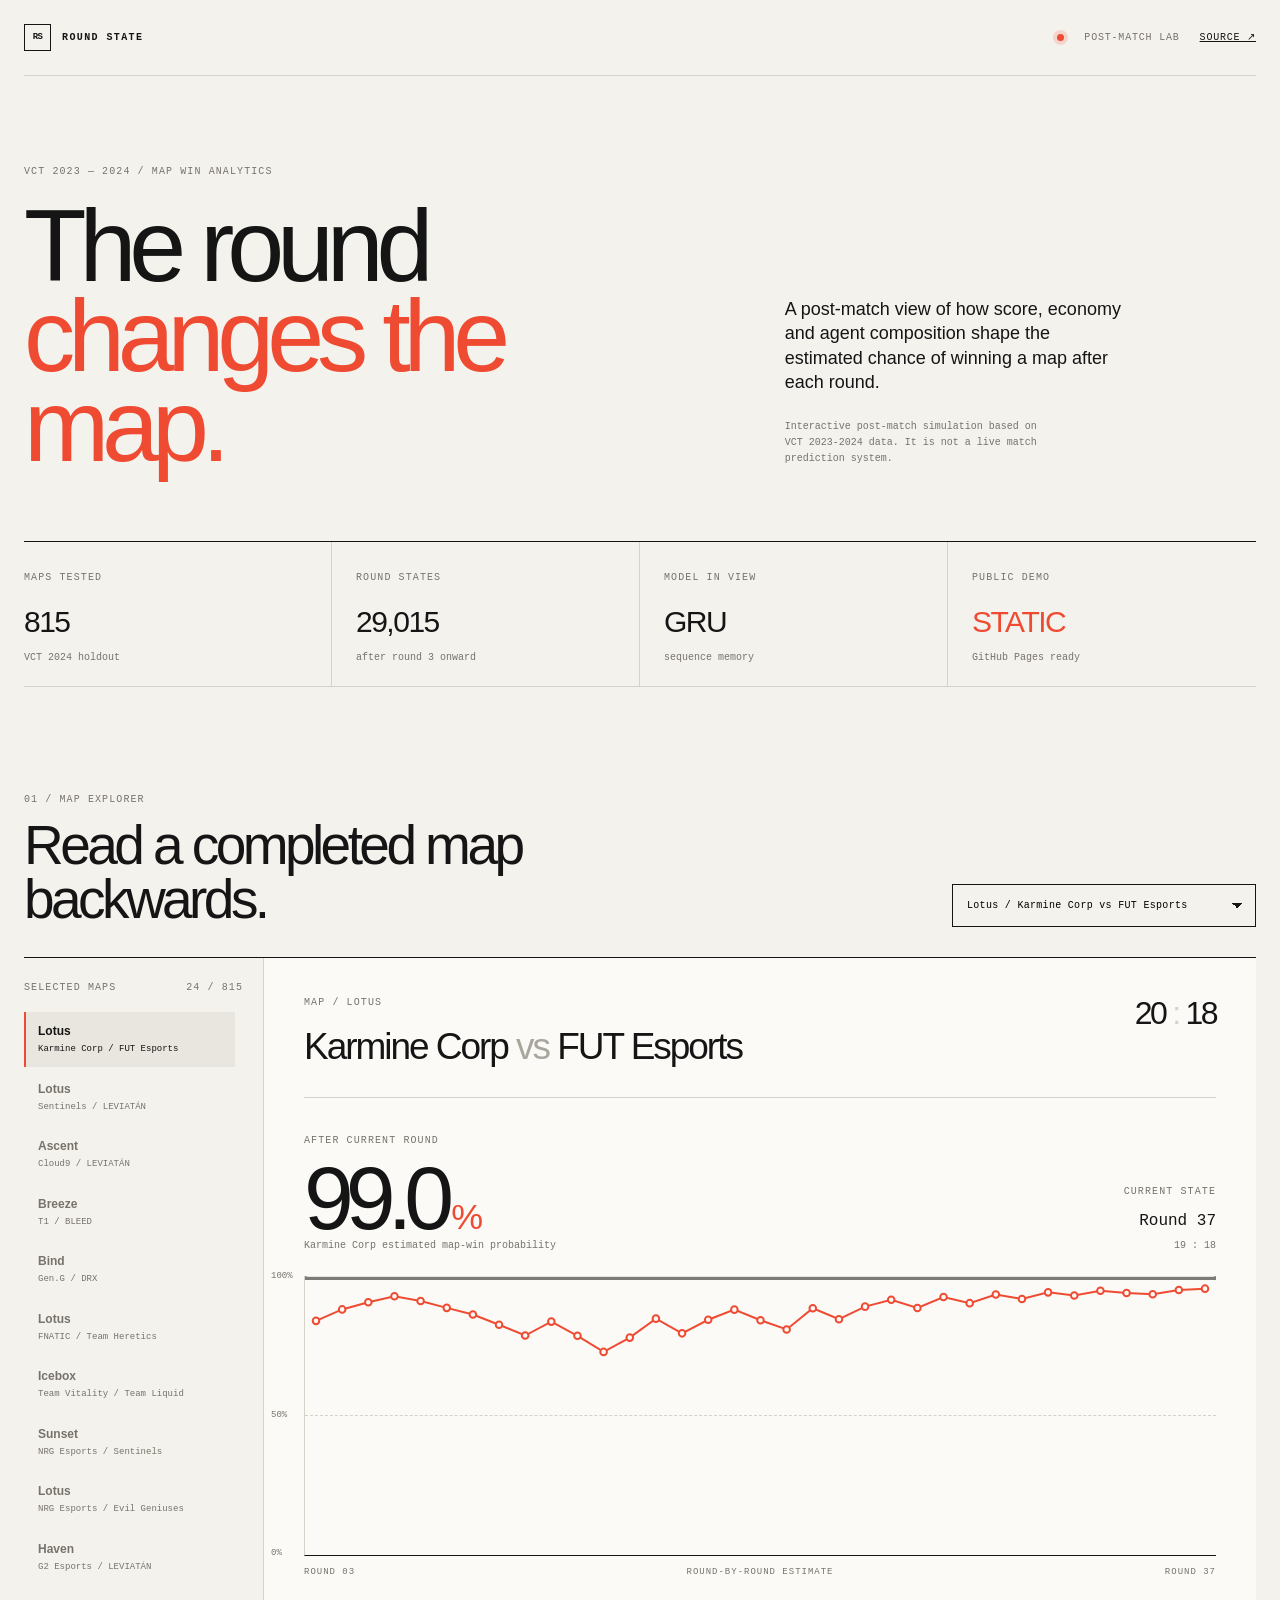
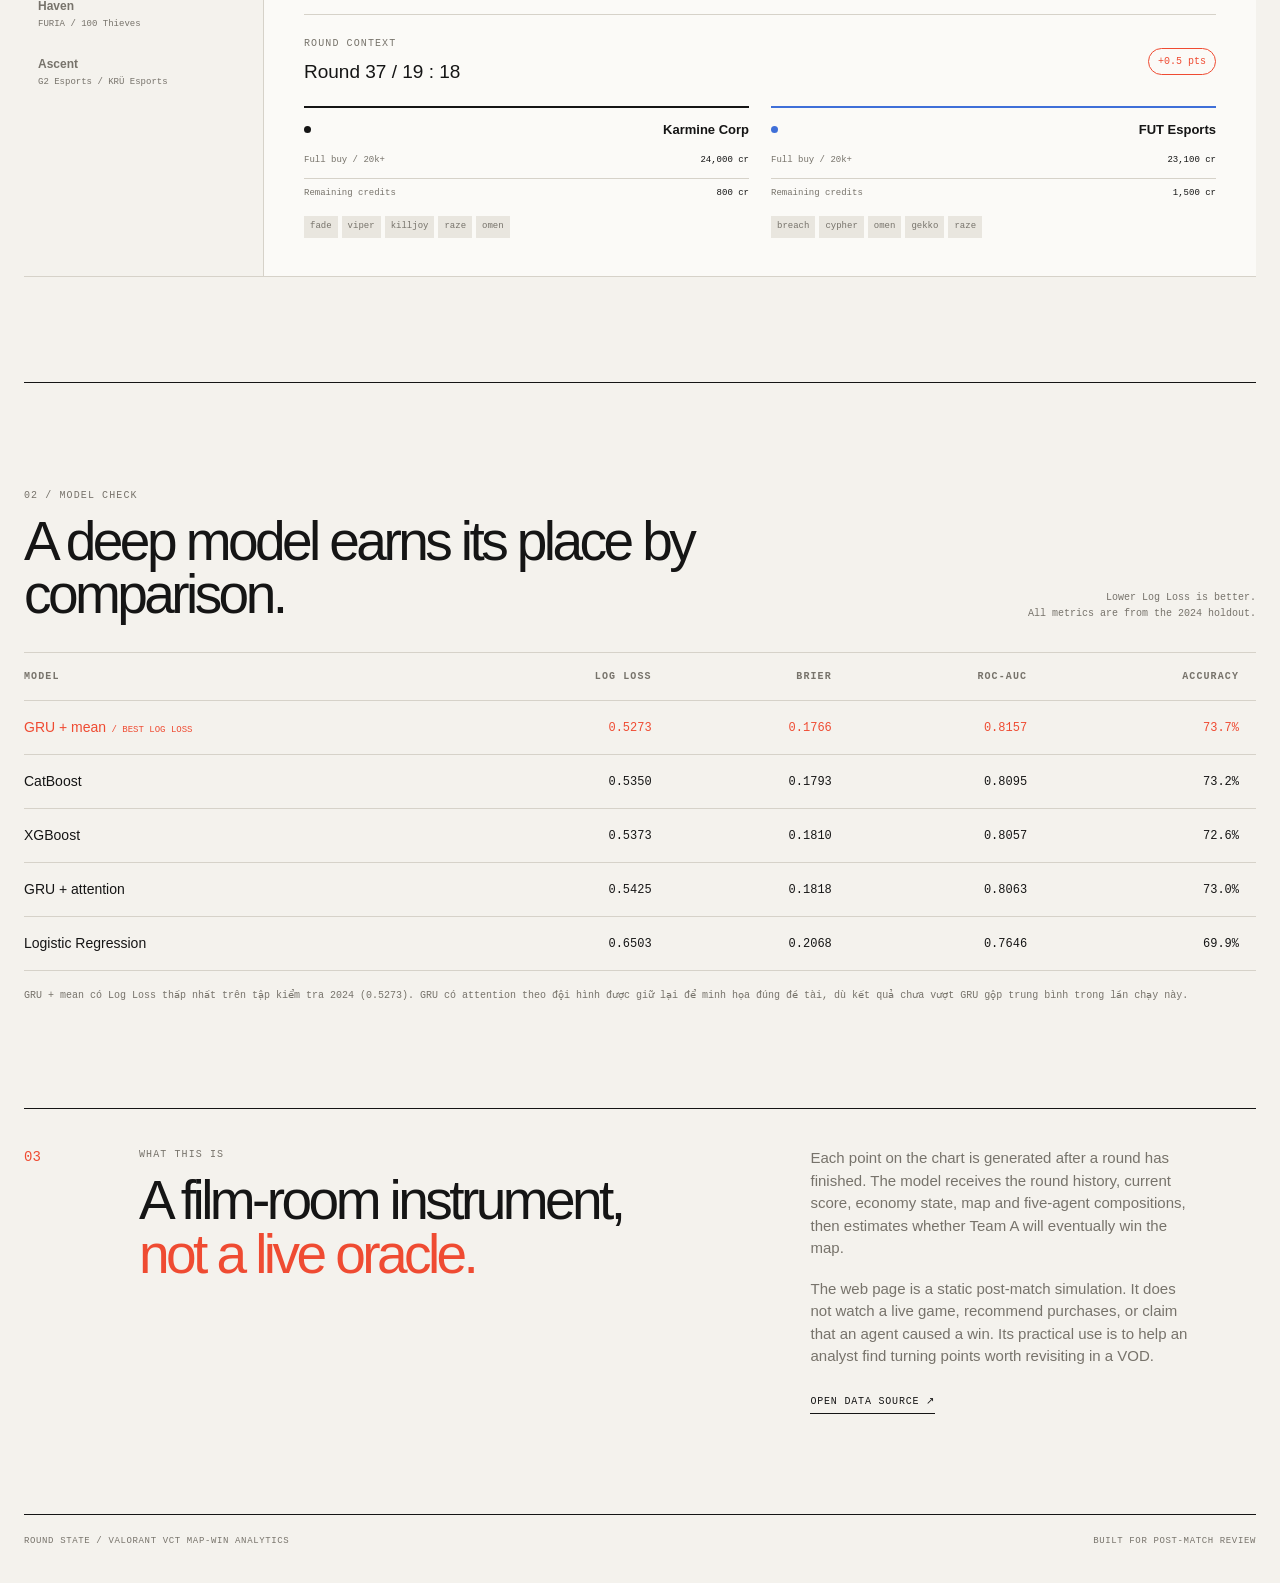
==== web/index.html @ b2c3211e "Build VCT map win analytics pipeline and demo" ====
<!doctype html>
<html lang="en">
  <head>
    <meta charset="utf-8" />
    <meta name="viewport" content="width=device-width, initial-scale=1" />
    <meta
      name="description"
      content="Post-match VALORANT map-win probability analysis from VCT 2023-2024 data."
    />
    <link rel="icon" href="data:," />
    <title>Round State / VALORANT Analytics</title>
    <link rel="stylesheet" href="style.css" />
  </head>
  <body>
    <div class="page-shell">
      <header class="topbar">
        <a class="brand" href="./" aria-label="Round State home">
          <span class="brand-mark" aria-hidden="true">RS</span>
          <span>ROUND STATE</span>
        </a>
        <div class="topbar-meta">
          <span class="live-dot" aria-hidden="true"></span>
          <span>POST-MATCH LAB</span>
          <a href="https://github.com/thang-uit/valorant-vct-map-win-analytics" target="_blank" rel="noreferrer">SOURCE ↗</a>
        </div>
      </header>

      <main>
        <section class="intro" aria-labelledby="page-title">
          <div class="eyebrow">VCT 2023 — 2024 / MAP WIN ANALYTICS</div>
          <div class="intro-grid">
            <div>
              <h1 id="page-title">The round<br /><em>changes the map.</em></h1>
            </div>
            <div class="intro-copy">
              <p>
                A post-match view of how score, economy and agent composition
                shape the estimated chance of winning a map after each round.
              </p>
              <p class="small-note" id="data-note">Loading experiment note…</p>
            </div>
          </div>
        </section>

        <section class="stats-strip" aria-label="Dataset summary">
          <div class="stat-cell">
            <span class="stat-label">MAPS TESTED</span>
            <strong id="stat-maps">—</strong>
            <span class="stat-detail">VCT 2024 holdout</span>
          </div>
          <div class="stat-cell">
            <span class="stat-label">ROUND STATES</span>
            <strong id="stat-samples">—</strong>
            <span class="stat-detail">after round 3 onward</span>
          </div>
          <div class="stat-cell">
            <span class="stat-label">MODEL IN VIEW</span>
            <strong class="stat-model">GRU</strong>
            <span class="stat-detail">sequence memory</span>
          </div>
          <div class="stat-cell stat-accent">
            <span class="stat-label">PUBLIC DEMO</span>
            <strong>STATIC</strong>
            <span class="stat-detail">GitHub Pages ready</span>
          </div>
        </section>

        <section class="workspace" aria-labelledby="workspace-title">
          <div class="section-heading">
            <div>
              <div class="eyebrow">01 / MAP EXPLORER</div>
              <h2 id="workspace-title">Read a completed map backwards.</h2>
            </div>
            <label class="select-wrap">
              <span class="sr-only">Choose a map</span>
              <select id="map-select" aria-label="Choose a map"></select>
            </label>
          </div>

          <div class="explorer-grid">
            <aside class="map-rail" aria-label="Maps in the demo">
              <div class="rail-head">
                <span>SELECTED MAPS</span>
                <span id="map-count">—</span>
              </div>
              <div id="map-list" class="map-list"></div>
            </aside>

            <div class="analysis-panel">
              <div class="match-header">
                <div>
                  <span class="match-kicker" id="match-map">MAP / —</span>
                  <h3><span id="team-a">Team A</span> <span class="muted">vs</span> <span id="team-b">Team B</span></h3>
                </div>
                <div class="final-score" aria-label="Final map score">
                  <span id="final-a">—</span><b>:</b><span id="final-b">—</span>
                </div>
              </div>

              <div class="probability-row">
                <div>
                  <span class="match-kicker">AFTER CURRENT ROUND</span>
                  <div class="probability-value"><span id="current-probability">—</span><small>%</small></div>
                  <div class="probability-label"><span id="probability-team">Team A</span> estimated map-win probability</div>
                </div>
                <div class="round-readout">
                  <span class="match-kicker">CURRENT STATE</span>
                  <strong id="current-round">Round —</strong>
                  <span id="current-score">— : —</span>
                </div>
              </div>

              <div class="chart-frame">
                <div class="chart-label chart-label-top">100%</div>
                <div class="chart-label chart-label-mid">50%</div>
                <div class="chart-label chart-label-bottom">0%</div>
                <canvas id="probability-chart" aria-label="Map-win probability by round"></canvas>
                <div id="chart-tooltip" class="chart-tooltip" role="status" aria-live="polite"></div>
              </div>
              <div class="chart-caption">
                <span>ROUND 03</span>
                <span>ROUND-BY-ROUND ESTIMATE</span>
                <span id="chart-end">—</span>
              </div>

              <div class="round-details">
                <div class="detail-heading">
                  <div>
                    <div class="eyebrow">ROUND CONTEXT</div>
                    <h4 id="round-title">Round —</h4>
                  </div>
                  <span id="change-pill" class="change-pill">—</span>
                </div>
                <div class="context-grid">
                  <div class="context-team">
                    <div class="team-line"><span class="team-dot team-dot-a"></span><strong id="context-team-a">Team A</strong></div>
                    <div class="buy-line"><span id="buy-a">—</span><span id="loadout-a">—</span></div>
                    <div class="credit-line"><span>Remaining credits</span><strong id="credits-a">—</strong></div>
                    <div class="agent-list" id="agents-a"></div>
                  </div>
                  <div class="context-team">
                    <div class="team-line"><span class="team-dot team-dot-b"></span><strong id="context-team-b">Team B</strong></div>
                    <div class="buy-line"><span id="buy-b">—</span><span id="loadout-b">—</span></div>
                    <div class="credit-line"><span>Remaining credits</span><strong id="credits-b">—</strong></div>
                    <div class="agent-list" id="agents-b"></div>
                  </div>
                </div>
              </div>
            </div>
          </div>
        </section>

        <section class="model-section" aria-labelledby="model-title">
          <div class="section-heading">
            <div>
              <div class="eyebrow">02 / MODEL CHECK</div>
              <h2 id="model-title">A deep model earns its place by comparison.</h2>
            </div>
            <p class="section-side-note">Lower Log Loss is better.<br />All metrics are from the 2024 holdout.</p>
          </div>
          <div class="model-table-wrap">
            <table>
              <thead>
                <tr><th>MODEL</th><th>LOG LOSS</th><th>BRIER</th><th>ROC-AUC</th><th>ACCURACY</th></tr>
              </thead>
              <tbody id="model-table"></tbody>
            </table>
          </div>
          <p class="table-note" id="model-note">—</p>
        </section>

        <section class="method-section" aria-labelledby="method-title">
          <div class="method-number">03</div>
          <div>
            <div class="eyebrow">WHAT THIS IS</div>
            <h2 id="method-title">A film-room instrument,<br /><em>not a live oracle.</em></h2>
          </div>
          <div class="method-copy">
            <p>
              Each point on the chart is generated after a round has finished.
              The model receives the round history, current score, economy state,
              map and five-agent compositions, then estimates whether Team A
              will eventually win the map.
            </p>
            <p>
              The web page is a static post-match simulation. It does not watch
              a live game, recommend purchases, or claim that an agent caused a
              win. Its practical use is to help an analyst find turning points
              worth revisiting in a VOD.
            </p>
            <a class="text-link" id="source-link" href="#" target="_blank" rel="noreferrer">OPEN DATA SOURCE ↗</a>
          </div>
        </section>
      </main>

      <footer class="footer">
        <span>ROUND STATE / VALORANT VCT MAP-WIN ANALYTICS</span>
        <span>BUILT FOR POST-MATCH REVIEW</span>
      </footer>
    </div>
    <script src="app.js"></script>
  </body>
</html>
---- web/style.css ----
:root {
  --ink: #151515;
  --paper: #f4f2ed;
  --panel: #fbfaf7;
  --line: #d6d2c9;
  --muted: #77736b;
  --red: #ef4b32;
  --red-soft: #f4d5ce;
  --blue: #3f6fd8;
  --font: "Avenir Next", "Helvetica Neue", Arial, sans-serif;
  --mono: "SFMono-Regular", Consolas, "Liberation Mono", monospace;
}

* { box-sizing: border-box; }
html { scroll-behavior: smooth; }
body {
  margin: 0;
  background: var(--paper);
  color: var(--ink);
  font-family: var(--font);
  font-size: 15px;
  line-height: 1.5;
}
button, select { font: inherit; }
a { color: inherit; }
.sr-only { position: absolute; width: 1px; height: 1px; padding: 0; margin: -1px; overflow: hidden; clip: rect(0, 0, 0, 0); white-space: nowrap; border: 0; }
.page-shell { width: min(1440px, calc(100% - 48px)); margin: 0 auto; }
.topbar { min-height: 76px; border-bottom: 1px solid var(--line); display: flex; align-items: center; justify-content: space-between; font-family: var(--mono); font-size: 10px; letter-spacing: .08em; }
.brand, .topbar-meta, .text-link { text-decoration: none; }
.brand { display: inline-flex; align-items: center; gap: 11px; font-weight: 700; letter-spacing: .14em; }
.brand-mark { display: grid; place-items: center; width: 27px; height: 27px; border: 1px solid var(--ink); font-size: 9px; letter-spacing: -.06em; }
.topbar-meta { display: flex; align-items: center; gap: 20px; color: var(--muted); }
.topbar-meta a { color: var(--ink); }
.live-dot { width: 7px; height: 7px; border-radius: 50%; background: var(--red); display: inline-block; box-shadow: 0 0 0 4px var(--red-soft); }
.intro { padding: 88px 0 70px; }
.eyebrow, .stat-label, .match-kicker, .rail-head, .chart-caption, th { color: var(--muted); font-family: var(--mono); font-size: 10px; letter-spacing: .11em; text-transform: uppercase; }
.intro-grid { display: grid; grid-template-columns: minmax(0, 1.15fr) minmax(250px, .85fr); gap: 10%; align-items: end; margin-top: 22px; }
h1, h2, h3, h4, p { margin: 0; }
h1 { font-size: clamp(54px, 8vw, 116px); line-height: .88; letter-spacing: -.07em; font-weight: 500; max-width: 850px; }
h1 em, h2 em { color: var(--red); font-style: normal; }
.intro-copy { max-width: 370px; padding-bottom: 4px; }
.intro-copy p:first-child { font-size: 18px; line-height: 1.35; max-width: 34ch; }
.small-note { color: var(--muted); font-family: var(--mono); font-size: 10px; line-height: 1.6; margin-top: 25px; max-width: 45ch; }
.stats-strip { border-top: 1px solid var(--ink); border-bottom: 1px solid var(--line); display: grid; grid-template-columns: repeat(4, 1fr); }
.stat-cell { min-height: 123px; padding: 22px 24px 20px 0; border-right: 1px solid var(--line); }
.stat-cell:not(:first-child) { padding-left: 24px; }
.stat-cell:last-child { border-right: 0; }
.stat-cell strong { display: block; font-size: 30px; font-weight: 500; letter-spacing: -.05em; margin-top: 12px; }
.stat-detail { color: var(--muted); font-family: var(--mono); font-size: 10px; }
.stat-accent strong { color: var(--red); }
.workspace, .model-section { padding: 105px 0 0; }
.section-heading { display: flex; justify-content: space-between; align-items: end; gap: 24px; margin-bottom: 30px; }
h2 { font-size: clamp(31px, 4.3vw, 62px); line-height: .98; letter-spacing: -.065em; font-weight: 500; margin-top: 12px; }
.section-heading h2 { max-width: 680px; }
.select-wrap { position: relative; }
select { appearance: none; border: 1px solid var(--ink); border-radius: 0; background: transparent; min-width: 260px; padding: 13px 42px 13px 14px; font-family: var(--mono); font-size: 10px; letter-spacing: .03em; background-image: linear-gradient(45deg, transparent 50%, var(--ink) 50%), linear-gradient(135deg, var(--ink) 50%, transparent 50%); background-position: calc(100% - 18px) 18px, calc(100% - 13px) 18px; background-size: 5px 5px, 5px 5px; background-repeat: no-repeat; }
.explorer-grid { display: grid; grid-template-columns: 240px minmax(0, 1fr); min-height: 770px; border-top: 1px solid var(--ink); border-bottom: 1px solid var(--line); }
.map-rail { border-right: 1px solid var(--line); padding: 22px 20px 22px 0; }
.rail-head { display: flex; justify-content: space-between; margin-bottom: 17px; }
.map-list { display: grid; gap: 3px; max-height: 696px; overflow: auto; padding-right: 8px; }
.map-item { border: 0; border-left: 2px solid transparent; background: transparent; text-align: left; padding: 10px 12px; cursor: pointer; color: var(--muted); }
.map-item:hover, .map-item.active { color: var(--ink); background: #e9e6df; border-left-color: var(--red); }
.map-item strong, .map-item span { display: block; overflow: hidden; text-overflow: ellipsis; white-space: nowrap; }
.map-item strong { font-size: 12px; font-weight: 600; }
.map-item span { font-family: var(--mono); font-size: 9px; margin-top: 3px; }
.analysis-panel { background: var(--panel); padding: 31px 40px 38px; min-width: 0; }
.match-header, .probability-row, .detail-heading { display: flex; justify-content: space-between; gap: 20px; }
.match-header { align-items: start; border-bottom: 1px solid var(--line); padding-bottom: 23px; }
h3 { font-size: clamp(23px, 3vw, 37px); letter-spacing: -.055em; font-weight: 500; margin-top: 7px; }
.muted { color: #aaa69e; }
.final-score { font-size: 32px; letter-spacing: -.08em; white-space: nowrap; }
.final-score b { color: var(--line); font-weight: 400; padding: 0 7px; }
.probability-row { align-items: end; padding: 29px 0 23px; }
.probability-value { font-size: clamp(58px, 7vw, 92px); line-height: .88; letter-spacing: -.09em; margin-top: 9px; }
.probability-value small { font-size: .4em; letter-spacing: -.04em; color: var(--red); margin-left: 5px; }
.probability-label, .round-readout span { color: var(--muted); font-family: var(--mono); font-size: 10px; }
.round-readout { min-width: 116px; text-align: right; }
.round-readout strong { display: block; font-family: var(--mono); font-size: 16px; font-weight: 500; margin-top: 8px; }
.round-readout span:last-child { display: block; margin-top: 5px; }
.chart-frame { height: 280px; position: relative; border-bottom: 1px solid var(--ink); border-left: 1px solid var(--line); }
.chart-frame::before, .chart-frame::after { content: ""; position: absolute; left: 0; right: 0; border-top: 1px dashed var(--line); pointer-events: none; }
.chart-frame::before { top: 50%; }
.chart-frame::after { top: 0; border-style: solid; opacity: .55; }
canvas { position: absolute; inset: 0; width: 100%; height: 100%; }
.chart-label { position: absolute; left: -34px; color: var(--muted); font-family: var(--mono); font-size: 9px; }
.chart-label-top { top: -6px; }.chart-label-mid { top: calc(50% - 6px); }.chart-label-bottom { bottom: -6px; }
.chart-tooltip { position: absolute; display: none; pointer-events: none; background: var(--ink); color: var(--paper); padding: 7px 9px; font-family: var(--mono); font-size: 10px; transform: translate(-50%, calc(-100% - 12px)); white-space: nowrap; }
.chart-tooltip::after { content: ""; position: absolute; left: 50%; bottom: -4px; border: 4px solid transparent; border-top-color: var(--ink); transform: translateX(-50%); }
.chart-caption { display: flex; justify-content: space-between; padding-top: 10px; font-size: 9px; }
.round-details { border-top: 1px solid var(--line); margin-top: 35px; padding-top: 21px; }
h4 { font-size: 19px; font-weight: 500; margin-top: 7px; }
.change-pill { align-self: center; color: var(--red); border: 1px solid var(--red); border-radius: 999px; padding: 5px 9px; font-family: var(--mono); font-size: 10px; }
.context-grid { display: grid; grid-template-columns: 1fr 1fr; gap: 22px; margin-top: 19px; }
.context-team { border-top: 2px solid var(--ink); padding-top: 12px; }
.context-team:last-child { border-top-color: var(--blue); }
.team-line, .buy-line, .credit-line { display: flex; align-items: center; justify-content: space-between; gap: 10px; }
.team-line strong { font-size: 13px; font-weight: 600; }
.team-dot { width: 7px; height: 7px; border-radius: 50%; background: var(--ink); display: inline-block; margin-right: auto; }.team-dot-b { background: var(--blue); }
.buy-line { color: var(--muted); font-family: var(--mono); font-size: 9px; margin-top: 15px; }.buy-line span:last-child { color: var(--ink); }
.credit-line { border-top: 1px solid var(--line); margin-top: 10px; padding-top: 8px; color: var(--muted); font-family: var(--mono); font-size: 9px; }.credit-line strong { color: var(--ink); font-weight: 500; }
.agent-list { display: flex; flex-wrap: wrap; gap: 4px; margin-top: 16px; }.agent-chip { background: #e9e6df; padding: 4px 6px; color: var(--muted); font-family: var(--mono); font-size: 9px; }
.model-section { border-top: 1px solid var(--ink); margin-top: 105px; padding-bottom: 105px; }
.section-side-note { color: var(--muted); font-family: var(--mono); font-size: 10px; line-height: 1.6; text-align: right; }
.model-table-wrap { overflow-x: auto; border-top: 1px solid var(--line); border-bottom: 1px solid var(--line); }
table { width: 100%; border-collapse: collapse; min-width: 680px; }.model-table-wrap th, .model-table-wrap td { text-align: right; padding: 16px 17px; border-bottom: 1px solid var(--line); }.model-table-wrap th:first-child, .model-table-wrap td:first-child { text-align: left; padding-left: 0; }.model-table-wrap tr:last-child td { border-bottom: 0; }.model-table-wrap td { font-family: var(--mono); font-size: 12px; }.model-table-wrap td:first-child { font-family: var(--font); font-size: 14px; }.model-table-wrap tr.best td { color: var(--red); }.model-table-wrap tr.best td:first-child::after { content: "  / BEST LOG LOSS"; font-family: var(--mono); font-size: 9px; }
.table-note { color: var(--muted); font-family: var(--mono); font-size: 10px; margin-top: 17px; }
.method-section { border-top: 1px solid var(--ink); display: grid; grid-template-columns: 80px minmax(300px, 1fr) minmax(280px, .7fr); gap: 35px; padding: 38px 0 100px; }.method-number { font-family: var(--mono); color: var(--red); font-size: 14px; }.method-copy { max-width: 390px; color: var(--muted); }.method-copy p + p { margin-top: 18px; }.text-link { display: inline-block; color: var(--ink); font-family: var(--mono); font-size: 10px; letter-spacing: .08em; border-bottom: 1px solid var(--ink); padding-bottom: 4px; margin-top: 26px; }.footer { display: flex; justify-content: space-between; border-top: 1px solid var(--ink); padding: 20px 0 35px; color: var(--muted); font-family: var(--mono); font-size: 9px; letter-spacing: .07em; }
@media (max-width: 800px) { .page-shell { width: min(100% - 28px, 650px); }.topbar-meta span:not(.live-dot) { display: none; }.intro { padding: 62px 0 48px; }.intro-grid { grid-template-columns: 1fr; gap: 30px; }.intro-copy p:first-child { font-size: 16px; }.stats-strip { grid-template-columns: 1fr 1fr; }.stat-cell { min-height: 105px; padding: 17px 12px 17px 0; }.stat-cell:not(:first-child) { padding-left: 12px; }.stat-cell:nth-child(2) { border-right: 0; }.stat-cell:nth-child(-n+2) { border-bottom: 1px solid var(--line); }.section-heading { align-items: start; flex-direction: column; }.select-wrap, select { width: 100%; }.explorer-grid { grid-template-columns: 1fr; }.map-rail { border-right: 0; border-bottom: 1px solid var(--line); padding: 16px 0; }.map-list { display: flex; overflow-x: auto; max-height: none; padding: 0; }.map-item { min-width: 166px; }.analysis-panel { padding: 25px 17px 30px; }.probability-row { align-items: start; flex-direction: column; gap: 24px; }.round-readout { text-align: left; }.context-grid { grid-template-columns: 1fr; gap: 30px; }.section-side-note { text-align: left; }.model-section { margin-top: 70px; padding-bottom: 70px; }.method-section { grid-template-columns: 27px 1fr; gap: 13px; }.method-copy { grid-column: 2; }.footer { gap: 20px; flex-direction: column; } }
@media (prefers-reduced-motion: reduce) { html { scroll-behavior: auto; } }
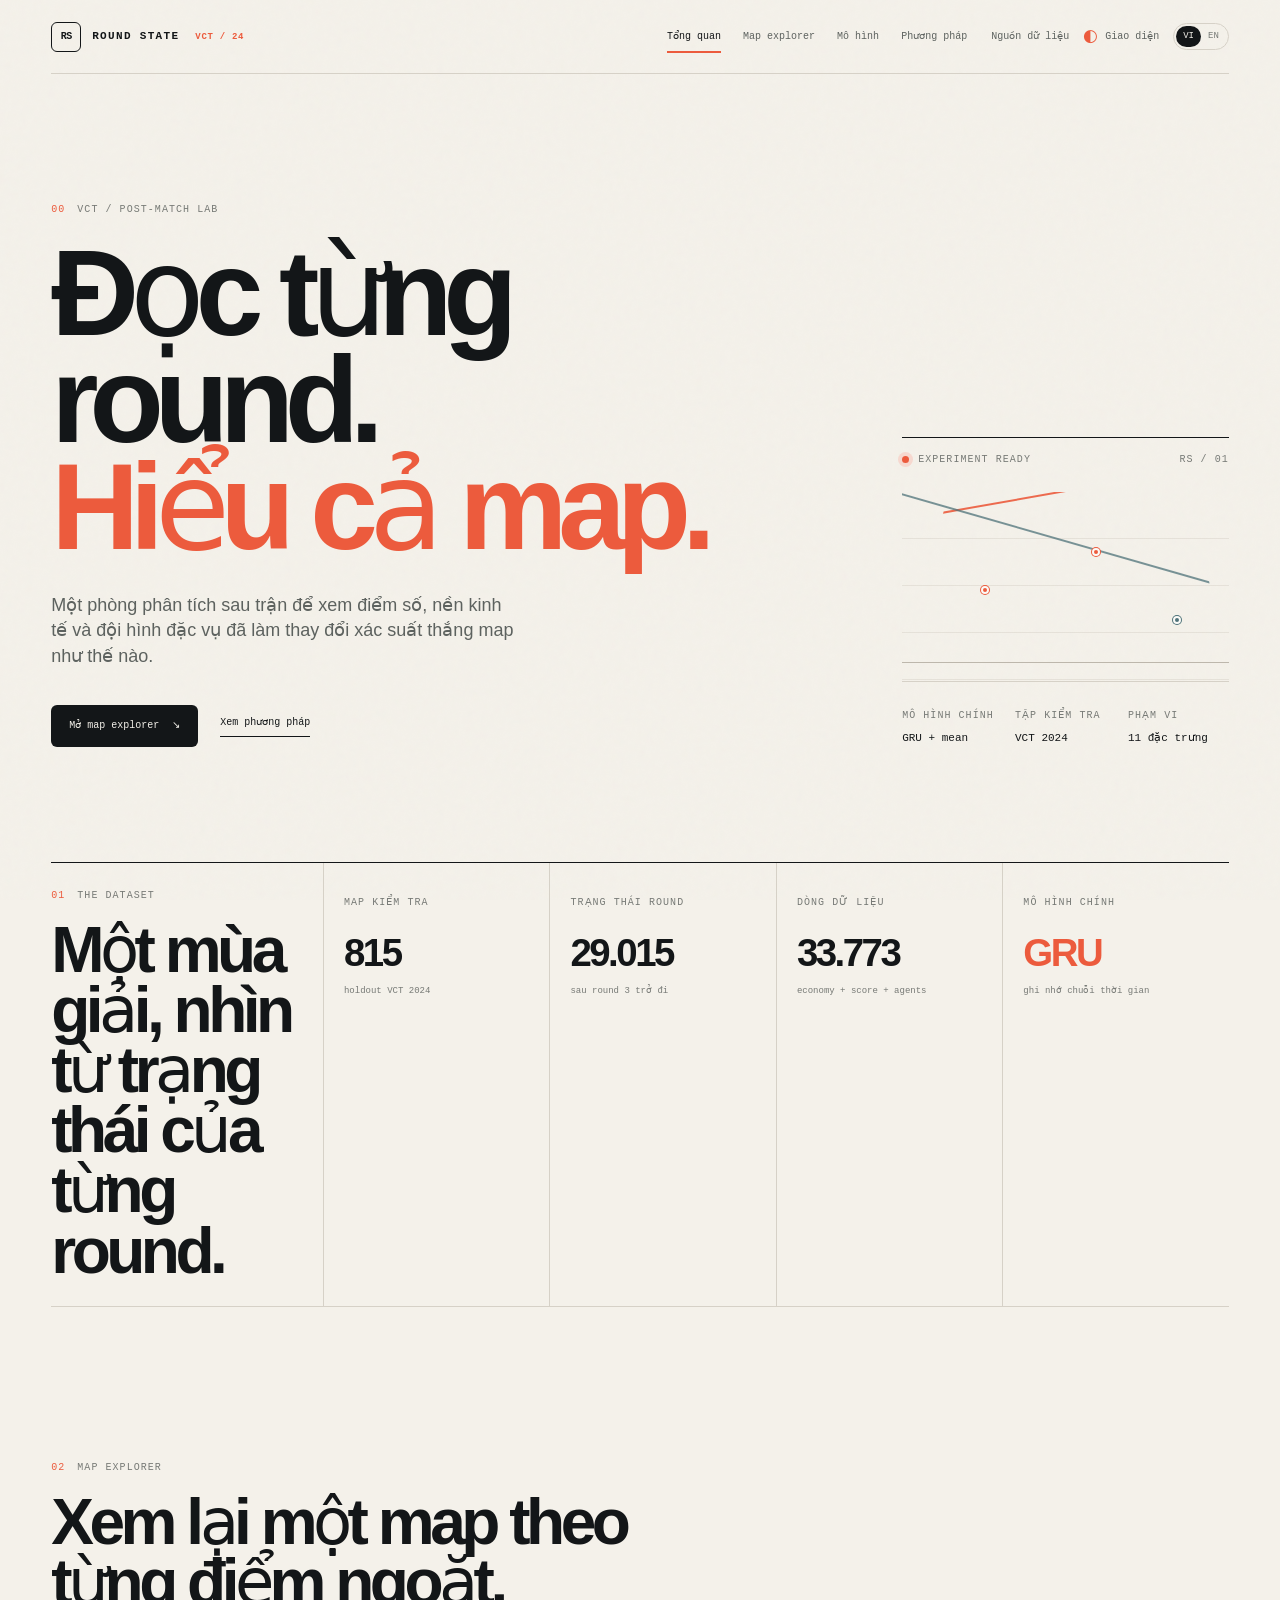
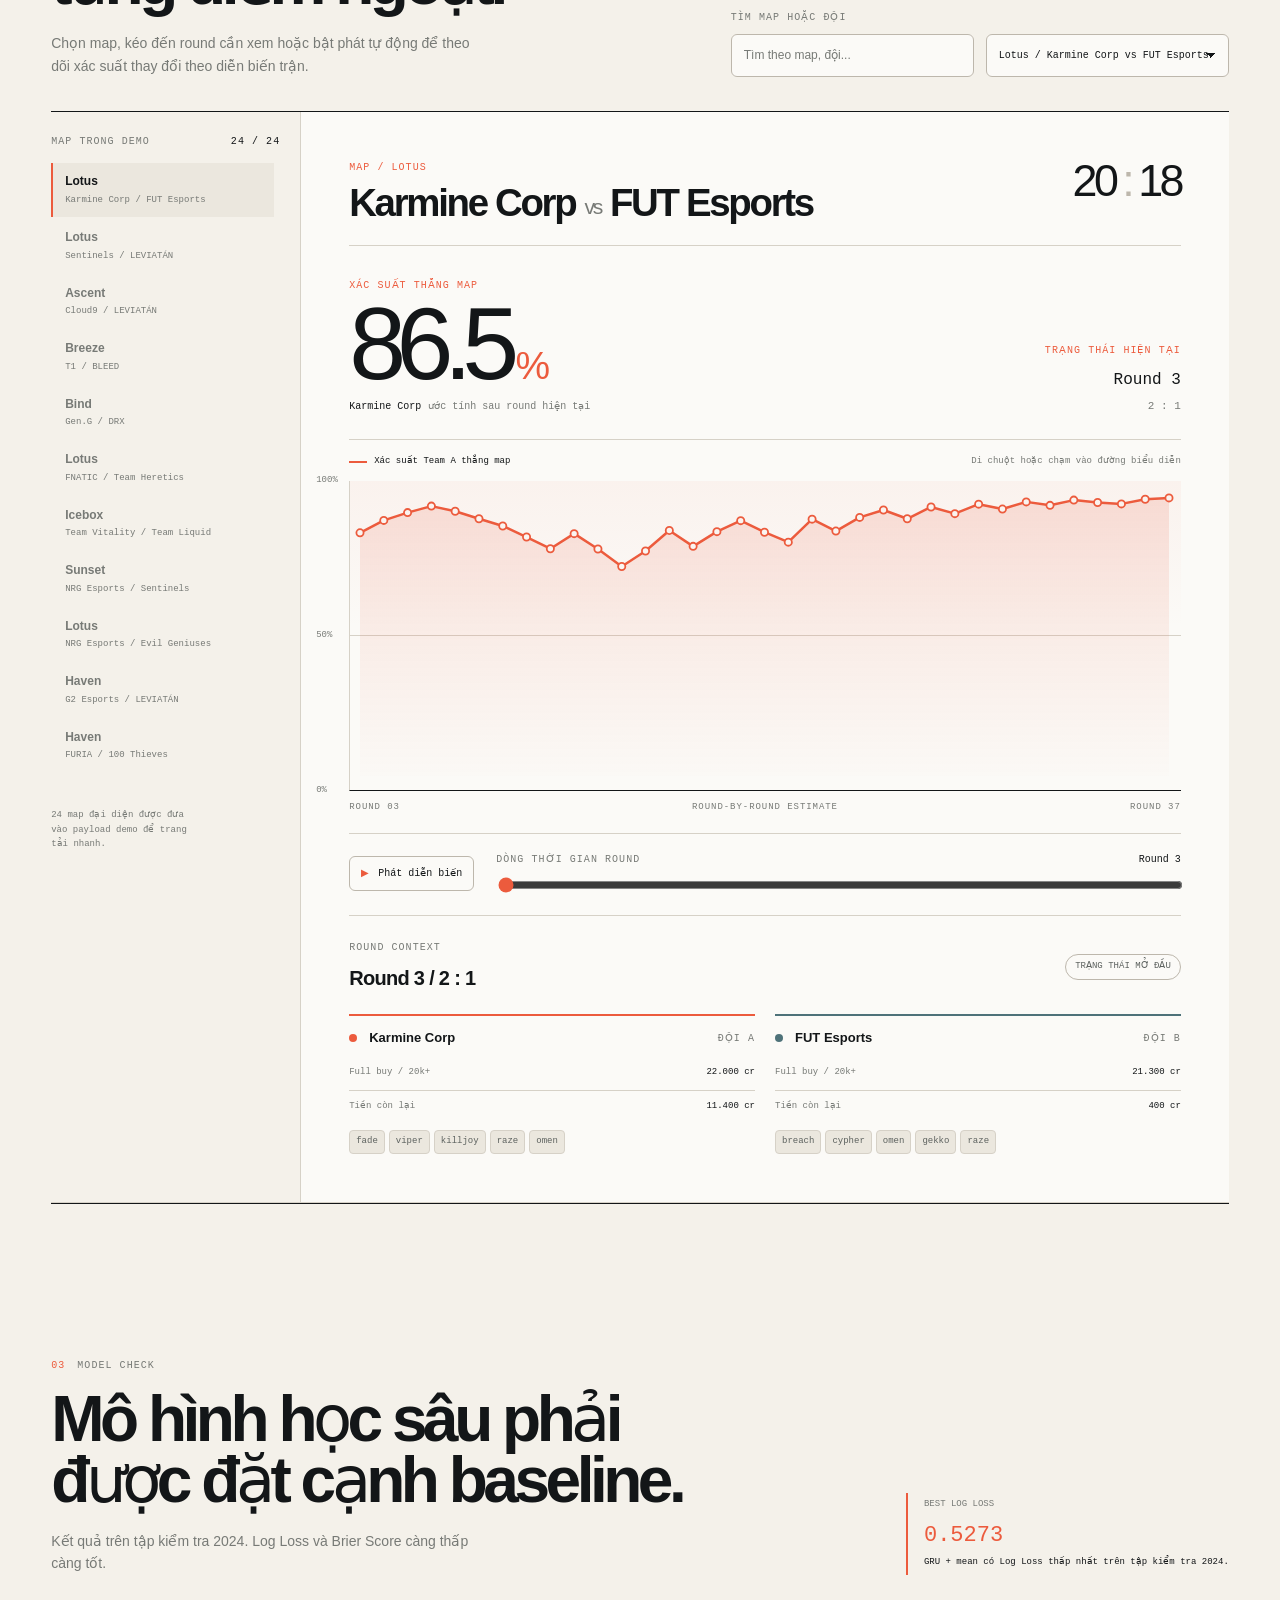
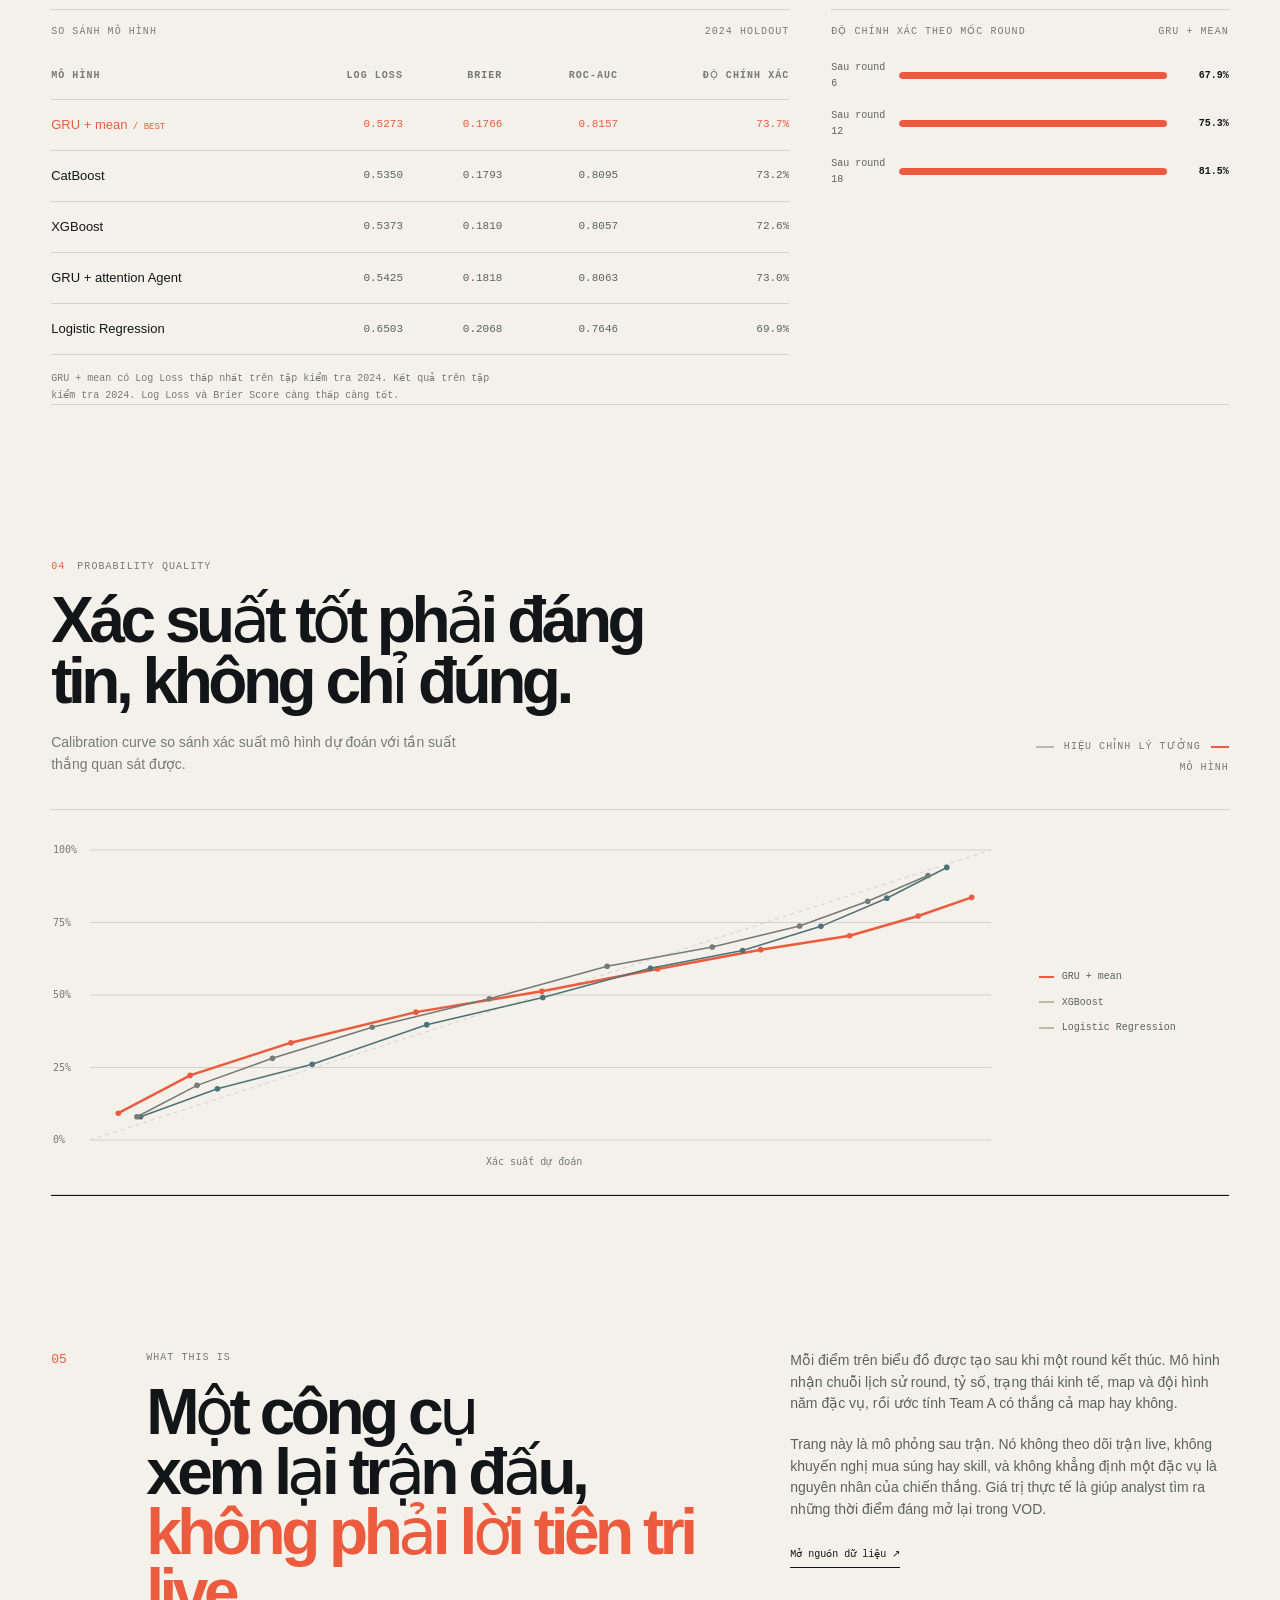
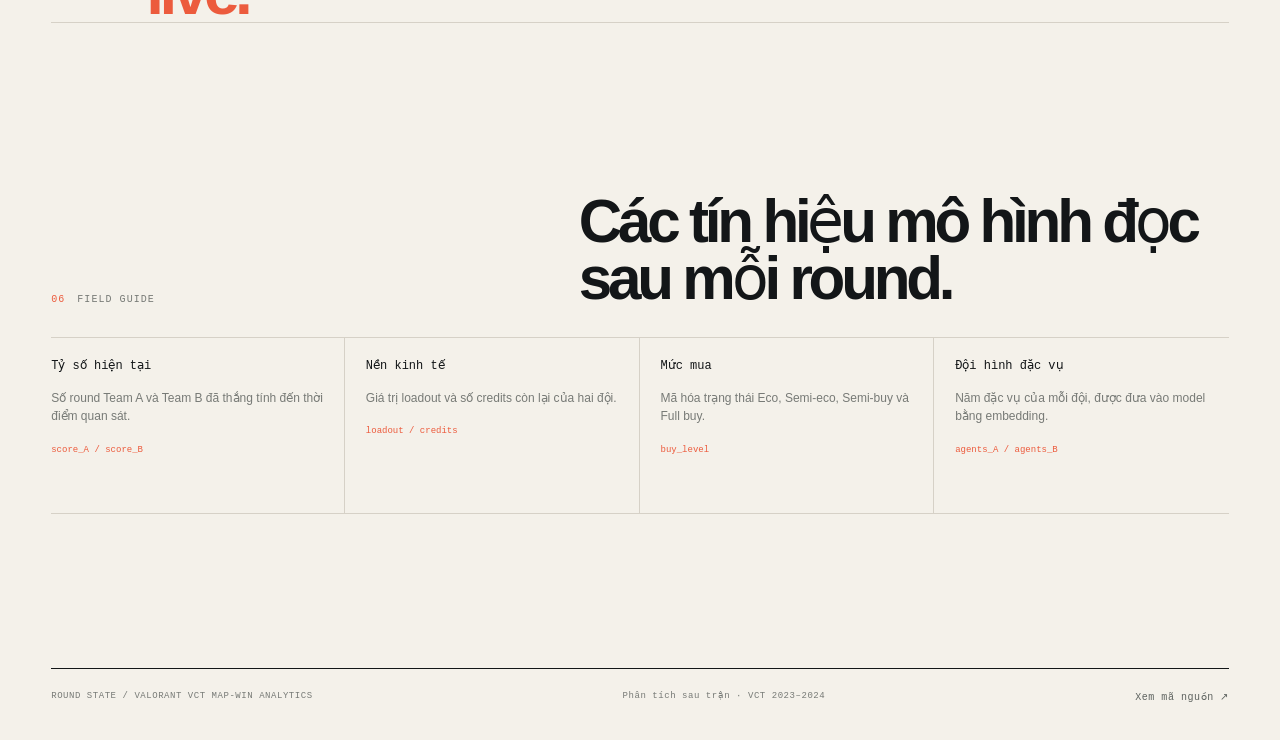
==== commit 1e4dee10: "feat: upgrade Valorant analytics dashboard" ====
--- a/web/index.html
+++ b/web/index.html
@@ -1,203 +1,59 @@
 <!doctype html>
-<html lang="en">
+<html lang="vi">
   <head>
     <meta charset="utf-8" />
     <meta name="viewport" content="width=device-width, initial-scale=1" />
-    <meta
-      name="description"
-      content="Post-match VALORANT map-win probability analysis from VCT 2023-2024 data."
-    />
-    <link rel="icon" href="data:," />
-    <title>Round State / VALORANT Analytics</title>
-    <link rel="stylesheet" href="style.css" />
+    <meta name="theme-color" content="#f4f1ea" />
+    <meta name="description" content="Phân tích xác suất thắng map VALORANT sau từng round từ dữ liệu VCT 2023–2024." />
+    <meta property="og:title" content="Round State | VALORANT analytics" />
+    <meta property="og:description" content="Phòng phân tích sau trận cho dữ liệu VALORANT VCT." />
+    <meta property="og:type" content="website" />
+    <link rel="icon" href="data:image/svg+xml,%3Csvg xmlns='http://www.w3.org/2000/svg' viewBox='0 0 64 64'%3E%3Crect width='64' height='64' rx='14' fill='%23131618'/%3E%3Cpath d='M18 16h28v9H28v23h-10V16Z' fill='%23ec5b3d'/%3E%3C/svg%3E" />
+    <link rel="stylesheet" href="css/tokens.css" />
+    <link rel="stylesheet" href="css/base.css" />
+    <link rel="stylesheet" href="css/components.css" />
+    <link rel="stylesheet" href="css/responsive.css" />
+    <title>Round State | VALORANT analytics</title>
   </head>
   <body>
-    <div class="page-shell">
+    <a class="skip-link" href="#main-content" data-i18n="skipToContent">Bỏ qua đến nội dung</a>
+    <div class="site-noise" aria-hidden="true"></div>
+    <div class="site-shell">
       <header class="topbar">
-        <a class="brand" href="./" aria-label="Round State home">
-          <span class="brand-mark" aria-hidden="true">RS</span>
-          <span>ROUND STATE</span>
-        </a>
-        <div class="topbar-meta">
-          <span class="live-dot" aria-hidden="true"></span>
-          <span>POST-MATCH LAB</span>
-          <a href="https://github.com/thang-uit/valorant-vct-map-win-analytics" target="_blank" rel="noreferrer">SOURCE ↗</a>
-        </div>
+        <a class="brand" href="./" aria-label="Round State home"><span class="brand-mark" aria-hidden="true">RS</span><span class="brand-copy">ROUND STATE <small>VCT / 24</small></span></a>
+        <nav class="primary-nav" aria-label="Primary navigation"><a class="nav-link active" href="#overview" data-i18n="navOverview">Tổng quan</a><a class="nav-link" href="#explorer" data-i18n="navExplorer">Map explorer</a><a class="nav-link" href="#models" data-i18n="navModels">Mô hình</a><a class="nav-link" href="#method" data-i18n="navMethod">Phương pháp</a></nav>
+        <div class="topbar-actions"><a class="source-link" id="top-source-link" href="https://www.kaggle.com/datasets/ryanluong1/valorant-champion-tour-2021-2023-data" target="_blank" rel="noreferrer" data-i18n="source">Nguồn dữ liệu</a><button class="icon-button" id="theme-toggle" type="button" aria-label="Đổi giao diện" title="Đổi giao diện"><span class="theme-icon" aria-hidden="true">◐</span><span class="button-label" data-i18n="theme">Giao diện</span></button><div class="language-switch" role="group" aria-label="Language"><button type="button" class="language-button active" data-language="vi" aria-pressed="true">VI</button><button type="button" class="language-button" data-language="en" aria-pressed="false">EN</button></div></div>
       </header>
 
-      <main>
-        <section class="intro" aria-labelledby="page-title">
-          <div class="eyebrow">VCT 2023 — 2024 / MAP WIN ANALYTICS</div>
-          <div class="intro-grid">
-            <div>
-              <h1 id="page-title">The round<br /><em>changes the map.</em></h1>
-            </div>
-            <div class="intro-copy">
-              <p>
-                A post-match view of how score, economy and agent composition
-                shape the estimated chance of winning a map after each round.
-              </p>
-              <p class="small-note" id="data-note">Loading experiment note…</p>
-            </div>
-          </div>
-        </section>
+      <main id="main-content">
+        <div class="app-state loading-state" id="loading-state" role="status"><div class="loading-mark" aria-hidden="true"></div><p data-i18n="loading">Đang tải dữ liệu phân tích...</p></div>
+        <div class="app-state error-state" id="error-state" role="alert" hidden><span class="state-kicker" data-i18n="errorKicker">Không thể tải dữ liệu</span><h1 data-i18n="errorTitle">Dashboard chưa sẵn sàng</h1><p id="error-message"></p><button class="button button-primary" id="retry-button" type="button" data-i18n="retry">Thử lại</button></div>
 
-        <section class="stats-strip" aria-label="Dataset summary">
-          <div class="stat-cell">
-            <span class="stat-label">MAPS TESTED</span>
-            <strong id="stat-maps">—</strong>
-            <span class="stat-detail">VCT 2024 holdout</span>
-          </div>
-          <div class="stat-cell">
-            <span class="stat-label">ROUND STATES</span>
-            <strong id="stat-samples">—</strong>
-            <span class="stat-detail">after round 3 onward</span>
-          </div>
-          <div class="stat-cell">
-            <span class="stat-label">MODEL IN VIEW</span>
-            <strong class="stat-model">GRU</strong>
-            <span class="stat-detail">sequence memory</span>
-          </div>
-          <div class="stat-cell stat-accent">
-            <span class="stat-label">PUBLIC DEMO</span>
-            <strong>STATIC</strong>
-            <span class="stat-detail">GitHub Pages ready</span>
-          </div>
-        </section>
+        <div id="app-content" hidden>
+          <section class="hero reveal" aria-labelledby="page-title"><div class="hero-copy"><p class="eyebrow"><span class="eyebrow-index">00</span><span data-i18n="heroEyebrow">VCT / POST-MATCH LAB</span></p><h1 id="page-title" data-i18n="heroTitle">Đọc từng round.<br /><em>Hiểu cả map.</em></h1><p class="hero-description" data-i18n="heroDescription">Một phòng phân tích sau trận để xem điểm số, nền kinh tế và đội hình đặc vụ đã làm thay đổi xác suất thắng map như thế nào.</p><div class="hero-actions"><a class="button button-primary" href="#explorer" data-i18n="exploreCta">Mở map explorer <span aria-hidden="true">↘</span></a><a class="text-action" href="#method" data-i18n="readMethod">Xem phương pháp</a></div></div><aside class="hero-signal" aria-label="Experiment status"><div class="signal-topline"><span class="status-dot"></span><span data-i18n="experimentReady">EXPERIMENT READY</span><span class="signal-code">RS / 01</span></div><div class="signal-graphic" aria-hidden="true"><div class="signal-axis"></div><div class="signal-line signal-line-one"></div><div class="signal-line signal-line-two"></div><span class="signal-point point-one"></span><span class="signal-point point-two"></span><span class="signal-point point-three"></span></div><dl class="signal-stats"><div><dt data-i18n="signalModel">Mô hình chính</dt><dd id="hero-model">GRU + mean</dd></div><div><dt data-i18n="signalSplit">Tập kiểm tra</dt><dd id="hero-split">VCT 2024</dd></div><div><dt data-i18n="signalScope">Phạm vi</dt><dd id="hero-scope">—</dd></div></dl></aside></section>
 
-        <section class="workspace" aria-labelledby="workspace-title">
-          <div class="section-heading">
-            <div>
-              <div class="eyebrow">01 / MAP EXPLORER</div>
-              <h2 id="workspace-title">Read a completed map backwards.</h2>
-            </div>
-            <label class="select-wrap">
-              <span class="sr-only">Choose a map</span>
-              <select id="map-select" aria-label="Choose a map"></select>
-            </label>
-          </div>
+          <section class="stat-grid reveal" id="overview" aria-labelledby="overview-title"><div class="section-intro compact-intro"><p class="eyebrow"><span class="eyebrow-index">01</span><span data-i18n="overviewEyebrow">THE DATASET</span></p><h2 id="overview-title" data-i18n="overviewTitle">Một mùa giải, nhìn từ trạng thái của từng round.</h2></div><div class="stat-card"><span class="stat-label" data-i18n="statMaps">MAP KIỂM TRA</span><strong id="stat-maps">—</strong><span class="stat-detail" data-i18n="statMapsDetail">holdout VCT 2024</span></div><div class="stat-card"><span class="stat-label" data-i18n="statStates">TRẠNG THÁI ROUND</span><strong id="stat-samples">—</strong><span class="stat-detail" data-i18n="statStatesDetail">sau round 3 trở đi</span></div><div class="stat-card"><span class="stat-label" data-i18n="statRows">DÒNG DỮ LIỆU</span><strong id="stat-rows">—</strong><span class="stat-detail" data-i18n="statRowsDetail">economy + score + agents</span></div><div class="stat-card stat-card-accent"><span class="stat-label" data-i18n="statModel">MÔ HÌNH CHÍNH</span><strong id="stat-model">GRU</strong><span class="stat-detail" data-i18n="statModelDetail">ghi nhớ chuỗi thời gian</span></div></section>
 
-          <div class="explorer-grid">
-            <aside class="map-rail" aria-label="Maps in the demo">
-              <div class="rail-head">
-                <span>SELECTED MAPS</span>
-                <span id="map-count">—</span>
-              </div>
-              <div id="map-list" class="map-list"></div>
-            </aside>
+          <section class="explorer-section reveal" id="explorer" aria-labelledby="explorer-title"><div class="section-heading"><div class="section-intro"><p class="eyebrow"><span class="eyebrow-index">02</span><span data-i18n="explorerEyebrow">MAP EXPLORER</span></p><h2 id="explorer-title" data-i18n="explorerTitle">Xem lại một map theo từng điểm ngoặt.</h2><p class="section-description" data-i18n="explorerDescription">Chọn map, kéo đến round cần xem hoặc bật phát tự động để theo dõi xác suất thay đổi theo diễn biến trận.</p></div><div class="explorer-controls"><label class="field-label" for="map-filter" data-i18n="searchMaps">Tìm map hoặc đội</label><input id="map-filter" class="text-input" type="search" autocomplete="off" data-i18n-placeholder="searchPlaceholder" placeholder="Tìm theo map, đội..." /><label class="sr-only" for="map-select" data-i18n="selectMap">Chọn map</label><select id="map-select" class="select-input"></select></div></div>
+            <div class="explorer-layout"><aside class="map-rail" aria-label="Available maps"><div class="rail-heading"><span data-i18n="availableMaps">MAP TRONG DEMO</span><strong id="map-count">—</strong></div><div class="map-list" id="map-list"></div><p class="rail-footnote" data-i18n="mapRailNote">24 map đại diện được đưa vào payload demo để trang tải nhanh.</p></aside>
+              <article class="analysis-panel" aria-labelledby="match-map"><header class="match-header"><div><p class="match-kicker" id="match-map">MAP / —</p><h3><span id="team-a">Team A</span><span class="versus">vs</span><span id="team-b">Team B</span></h3></div><div class="final-score" aria-label="Final map score"><span id="final-a">—</span><b>:</b><span id="final-b">—</span></div></header><div class="probability-header"><div><p class="match-kicker" data-i18n="probabilityLabel">XÁC SUẤT THẮNG MAP</p><div class="probability-value"><span id="current-probability">—</span><small>%</small></div><p class="probability-caption"><span id="probability-team">Team A</span><span data-i18n="probabilityCaption">ước tính sau round hiện tại</span></p></div><div class="round-readout"><p class="match-kicker" data-i18n="currentState">TRẠNG THÁI HIỆN TẠI</p><strong id="current-round">Round —</strong><span id="current-score">— : —</span></div></div>
+                <div class="chart-card"><div class="chart-toolbar"><span class="chart-legend"><i class="legend-line"></i><span data-i18n="chartLegend">Xác suất Team A thắng map</span></span><span class="chart-hint" data-i18n="chartHint">Di chuột hoặc chạm vào đường biểu diễn</span></div><div class="chart-frame" id="probability-chart-frame"><div class="chart-label top">100%</div><div class="chart-label mid">50%</div><div class="chart-label bottom">0%</div><canvas id="probability-chart" aria-label="Map-win probability by round"></canvas><div id="chart-tooltip" class="chart-tooltip" role="status" aria-live="polite"></div></div><div class="chart-caption"><span data-i18n="chartStart">ROUND 03</span><span data-i18n="roundEstimate">ROUND-BY-ROUND ESTIMATE</span><span id="chart-end">—</span></div></div>
+                <div class="round-controls"><button class="play-button" id="play-toggle" type="button" aria-label="Phát diễn biến" data-i18n-aria-label="playRound"><span id="play-icon" aria-hidden="true">▶</span><span id="play-label" data-i18n="play">Phát diễn biến</span></button><label class="round-slider-wrap" for="round-slider"><span data-i18n="roundTimeline">DÒNG THỜI GIAN ROUND</span><output id="round-slider-value" for="round-slider">Round —</output><input id="round-slider" type="range" min="0" max="1" value="0" /></label></div>
+                <section class="round-context" aria-labelledby="round-title"><div class="context-heading"><div><p class="eyebrow" data-i18n="roundContext">ROUND CONTEXT</p><h4 id="round-title">Round —</h4></div><span id="change-pill" class="change-pill">—</span></div><div class="context-grid"><div class="context-team team-a-panel"><div class="team-line"><span class="team-marker"></span><strong id="context-team-a">Team A</strong><span class="team-role" data-i18n="teamA">Đội A</span></div><div class="buy-line"><span id="buy-a">—</span><strong id="loadout-a">—</strong></div><div class="credit-line"><span data-i18n="remainingCredits">Tiền còn lại</span><strong id="credits-a">—</strong></div><div class="agent-list" id="agents-a"></div></div><div class="context-team team-b-panel"><div class="team-line"><span class="team-marker"></span><strong id="context-team-b">Team B</strong><span class="team-role" data-i18n="teamB">Đội B</span></div><div class="buy-line"><span id="buy-b">—</span><strong id="loadout-b">—</strong></div><div class="credit-line"><span data-i18n="remainingCredits">Tiền còn lại</span><strong id="credits-b">—</strong></div><div class="agent-list" id="agents-b"></div></div></div></section>
+              </article></div></section>
 
-            <div class="analysis-panel">
-              <div class="match-header">
-                <div>
-                  <span class="match-kicker" id="match-map">MAP / —</span>
-                  <h3><span id="team-a">Team A</span> <span class="muted">vs</span> <span id="team-b">Team B</span></h3>
-                </div>
-                <div class="final-score" aria-label="Final map score">
-                  <span id="final-a">—</span><b>:</b><span id="final-b">—</span>
-                </div>
-              </div>
+          <section class="models-section reveal" id="models" aria-labelledby="models-title"><div class="section-heading model-heading"><div class="section-intro"><p class="eyebrow"><span class="eyebrow-index">03</span><span data-i18n="modelsEyebrow">MODEL CHECK</span></p><h2 id="models-title" data-i18n="modelsTitle">Mô hình học sâu phải được đặt cạnh baseline.</h2><p class="section-description" data-i18n="modelsDescription">Kết quả trên tập kiểm tra 2024. Log Loss và Brier Score càng thấp càng tốt.</p></div><div class="metric-callout"><span data-i18n="bestModel">BEST LOG LOSS</span><strong id="best-model-value">—</strong><small id="best-model-detail">—</small></div></div><div class="model-grid"><div class="table-panel"><div class="panel-heading"><span data-i18n="comparisonTable">SO SÁNH MÔ HÌNH</span><span data-i18n="testHoldout">2024 HOLDOUT</span></div><div class="model-table-wrap"><table><caption class="sr-only" data-i18n="modelTableCaption">So sánh các mô hình trên tập kiểm tra</caption><thead><tr><th scope="col" data-i18n="modelColumn">Mô hình</th><th scope="col">Log Loss</th><th scope="col">Brier</th><th scope="col">ROC-AUC</th><th scope="col" data-i18n="accuracy">Độ chính xác</th></tr></thead><tbody id="model-table"></tbody></table></div><p class="table-note" id="model-note">—</p></div><div class="checkpoint-panel"><div class="panel-heading"><span data-i18n="checkpoints">ĐỘ CHÍNH XÁC THEO MỐC ROUND</span><span data-i18n="checkpointNote">GRU + mean</span></div><div class="checkpoint-list" id="checkpoint-list"></div></div></div></section>
 
-              <div class="probability-row">
-                <div>
-                  <span class="match-kicker">AFTER CURRENT ROUND</span>
-                  <div class="probability-value"><span id="current-probability">—</span><small>%</small></div>
-                  <div class="probability-label"><span id="probability-team">Team A</span> estimated map-win probability</div>
-                </div>
-                <div class="round-readout">
-                  <span class="match-kicker">CURRENT STATE</span>
-                  <strong id="current-round">Round —</strong>
-                  <span id="current-score">— : —</span>
-                </div>
-              </div>
+          <section class="calibration-section reveal" aria-labelledby="calibration-title"><div class="section-heading"><div class="section-intro"><p class="eyebrow"><span class="eyebrow-index">04</span><span data-i18n="calibrationEyebrow">PROBABILITY QUALITY</span></p><h2 id="calibration-title" data-i18n="calibrationTitle">Xác suất tốt phải đáng tin, không chỉ đúng.</h2><p class="section-description" data-i18n="calibrationDescription">Calibration curve so sánh xác suất mô hình dự đoán với tần suất thắng quan sát được.</p></div><div class="calibration-note"><span class="calibration-key key-perfect"></span><span data-i18n="perfectCalibration">Hiệu chỉnh lý tưởng</span><span class="calibration-key key-model"></span><span data-i18n="modelCalibration">Mô hình</span></div></div><div class="calibration-card"><canvas id="calibration-chart" aria-label="Calibration curve comparison"></canvas><div id="calibration-legend" class="calibration-legend"></div></div></section>
 
-              <div class="chart-frame">
-                <div class="chart-label chart-label-top">100%</div>
-                <div class="chart-label chart-label-mid">50%</div>
-                <div class="chart-label chart-label-bottom">0%</div>
-                <canvas id="probability-chart" aria-label="Map-win probability by round"></canvas>
-                <div id="chart-tooltip" class="chart-tooltip" role="status" aria-live="polite"></div>
-              </div>
-              <div class="chart-caption">
-                <span>ROUND 03</span>
-                <span>ROUND-BY-ROUND ESTIMATE</span>
-                <span id="chart-end">—</span>
-              </div>
+          <section class="method-section reveal" id="method" aria-labelledby="method-title"><div class="method-number">05</div><div class="section-intro"><p class="eyebrow" data-i18n="methodEyebrow">WHAT THIS IS</p><h2 id="method-title" data-i18n="methodTitle">Một công cụ xem lại trận đấu,<br /><em>không phải lời tiên tri live.</em></h2></div><div class="method-copy"><p data-i18n="methodParagraphOne">Mỗi điểm trên biểu đồ được tạo sau khi một round kết thúc. Mô hình nhận chuỗi lịch sử round, tỷ số, trạng thái kinh tế, map và đội hình năm đặc vụ, rồi ước tính Team A có thắng cả map hay không.</p><p data-i18n="methodParagraphTwo">Trang này là mô phỏng sau trận. Nó không theo dõi trận live, không khuyến nghị mua súng hay skill, và không khẳng định một đặc vụ là nguyên nhân của chiến thắng. Giá trị thực tế là giúp analyst tìm ra những thời điểm đáng mở lại trong VOD.</p><a class="text-action" id="source-link" href="https://www.kaggle.com/datasets/ryanluong1/valorant-champion-tour-2021-2023-data" target="_blank" rel="noreferrer" data-i18n="openSource">Mở nguồn dữ liệu ↗</a></div></section>
 
-              <div class="round-details">
-                <div class="detail-heading">
-                  <div>
-                    <div class="eyebrow">ROUND CONTEXT</div>
-                    <h4 id="round-title">Round —</h4>
-                  </div>
-                  <span id="change-pill" class="change-pill">—</span>
-                </div>
-                <div class="context-grid">
-                  <div class="context-team">
-                    <div class="team-line"><span class="team-dot team-dot-a"></span><strong id="context-team-a">Team A</strong></div>
-                    <div class="buy-line"><span id="buy-a">—</span><span id="loadout-a">—</span></div>
-                    <div class="credit-line"><span>Remaining credits</span><strong id="credits-a">—</strong></div>
-                    <div class="agent-list" id="agents-a"></div>
-                  </div>
-                  <div class="context-team">
-                    <div class="team-line"><span class="team-dot team-dot-b"></span><strong id="context-team-b">Team B</strong></div>
-                    <div class="buy-line"><span id="buy-b">—</span><span id="loadout-b">—</span></div>
-                    <div class="credit-line"><span>Remaining credits</span><strong id="credits-b">—</strong></div>
-                    <div class="agent-list" id="agents-b"></div>
-                  </div>
-                </div>
-              </div>
-            </div>
-          </div>
-        </section>
-
-        <section class="model-section" aria-labelledby="model-title">
-          <div class="section-heading">
-            <div>
-              <div class="eyebrow">02 / MODEL CHECK</div>
-              <h2 id="model-title">A deep model earns its place by comparison.</h2>
-            </div>
-            <p class="section-side-note">Lower Log Loss is better.<br />All metrics are from the 2024 holdout.</p>
-          </div>
-          <div class="model-table-wrap">
-            <table>
-              <thead>
-                <tr><th>MODEL</th><th>LOG LOSS</th><th>BRIER</th><th>ROC-AUC</th><th>ACCURACY</th></tr>
-              </thead>
-              <tbody id="model-table"></tbody>
-            </table>
-          </div>
-          <p class="table-note" id="model-note">—</p>
-        </section>
-
-        <section class="method-section" aria-labelledby="method-title">
-          <div class="method-number">03</div>
-          <div>
-            <div class="eyebrow">WHAT THIS IS</div>
-            <h2 id="method-title">A film-room instrument,<br /><em>not a live oracle.</em></h2>
-          </div>
-          <div class="method-copy">
-            <p>
-              Each point on the chart is generated after a round has finished.
-              The model receives the round history, current score, economy state,
-              map and five-agent compositions, then estimates whether Team A
-              will eventually win the map.
-            </p>
-            <p>
-              The web page is a static post-match simulation. It does not watch
-              a live game, recommend purchases, or claim that an agent caused a
-              win. Its practical use is to help an analyst find turning points
-              worth revisiting in a VOD.
-            </p>
-            <a class="text-link" id="source-link" href="#" target="_blank" rel="noreferrer">OPEN DATA SOURCE ↗</a>
-          </div>
-        </section>
+          <section class="dictionary-section reveal" aria-labelledby="dictionary-title"><div class="dictionary-heading"><p class="eyebrow"><span class="eyebrow-index">06</span><span data-i18n="dictionaryEyebrow">FIELD GUIDE</span></p><h2 id="dictionary-title" data-i18n="dictionaryTitle">Các tín hiệu mô hình đọc sau mỗi round.</h2></div><div class="dictionary-grid" id="dictionary-grid"></div></section>
+        </div>
       </main>
 
-      <footer class="footer">
-        <span>ROUND STATE / VALORANT VCT MAP-WIN ANALYTICS</span>
-        <span>BUILT FOR POST-MATCH REVIEW</span>
-      </footer>
+      <footer class="footer"><span>ROUND STATE / VALORANT VCT MAP-WIN ANALYTICS</span><span data-i18n="footerText">Phân tích sau trận · VCT 2023–2024</span><a href="https://github.com/thang-uit/valorant-vct-map-win-analytics" target="_blank" rel="noreferrer" data-i18n="viewGithub">Xem mã nguồn ↗</a></footer>
     </div>
-    <script src="app.js"></script>
+    <script type="module" src="js/app.js"></script>
   </body>
 </html>
--- a/web/css/tokens.css
+++ b/web/css/tokens.css
@@ -0,0 +1,47 @@
+:root {
+  color-scheme: light;
+  --bg: #f4f1ea;
+  --surface: #fbfaf7;
+  --surface-strong: #ffffff;
+  --surface-muted: #ebe7de;
+  --ink: #131618;
+  --ink-soft: #34393b;
+  --muted: #777a76;
+  --muted-strong: #5d625f;
+  --line: #d6d1c7;
+  --line-strong: #bdb7ac;
+  --accent: #ec5b3d;
+  --accent-deep: #b83f2a;
+  --accent-soft: #f6d8cf;
+  --cool: #4e7279;
+  --shadow: 0 18px 50px rgba(28, 27, 23, 0.08);
+  --shadow-soft: 0 10px 30px rgba(28, 27, 23, 0.05);
+  --font-sans: "Avenir Next", "Segoe UI", "Helvetica Neue", Arial, sans-serif;
+  --font-mono: "SFMono-Regular", "Cascadia Code", Consolas, monospace;
+  --radius-sm: 6px;
+  --radius-md: 12px;
+  --radius-lg: 18px;
+  --content: 1440px;
+  --gutter: clamp(20px, 4vw, 64px);
+  --ease-out: cubic-bezier(0.22, 0.72, 0, 1);
+}
+
+[data-theme="dark"] {
+  color-scheme: dark;
+  --bg: #141718;
+  --surface: #1c2020;
+  --surface-strong: #232829;
+  --surface-muted: #282e2e;
+  --ink: #f2f0e9;
+  --ink-soft: #d5d8d4;
+  --muted: #9ca29e;
+  --muted-strong: #b8bdb8;
+  --line: #343b3b;
+  --line-strong: #4b5554;
+  --accent: #f07150;
+  --accent-deep: #ff9478;
+  --accent-soft: #4c2d27;
+  --cool: #82b1b1;
+  --shadow: 0 24px 60px rgba(0, 0, 0, 0.22);
+  --shadow-soft: 0 12px 28px rgba(0, 0, 0, 0.18);
+}
--- a/web/css/base.css
+++ b/web/css/base.css
@@ -0,0 +1,117 @@
+* { box-sizing: border-box; }
+html { scroll-behavior: smooth; }
+body { margin: 0; background: var(--bg); color: var(--ink); font-family: var(--font-sans); font-size: 15px; line-height: 1.55; transition: background-color .35s var(--ease-out), color .35s var(--ease-out); }
+body, button, input, select { font-synthesis: none; }
+button, input, select { font: inherit; }
+a { color: inherit; }
+h1, h2, h3, h4, p, dl, dd, dt { margin: 0; }
+h1, h2, h3, h4 { font-weight: 550; }
+button, a, input, select { -webkit-tap-highlight-color: transparent; }
+button, select { cursor: pointer; }
+button:focus-visible, a:focus-visible, input:focus-visible, select:focus-visible { outline: 3px solid var(--accent); outline-offset: 3px; }
+[hidden] { display: none !important; }
+.site-noise { position: fixed; inset: 0; z-index: -1; pointer-events: none; opacity: .055; background-image: url("data:image/svg+xml,%3Csvg viewBox='0 0 160 160' xmlns='http://www.w3.org/2000/svg'%3E%3Cfilter id='n'%3E%3CfeTurbulence type='fractalNoise' baseFrequency='.78' numOctaves='3' stitchTiles='stitch'/%3E%3C/filter%3E%3Crect width='100%25' height='100%25' filter='url(%23n)' opacity='.42'/%3E%3C/svg%3E"); }
+.site-shell { width: min(var(--content), calc(100% - (var(--gutter) * 2))); margin: 0 auto; }
+.sr-only { position: absolute; width: 1px; height: 1px; padding: 0; margin: -1px; overflow: hidden; clip: rect(0, 0, 0, 0); white-space: nowrap; border: 0; }
+.skip-link { position: fixed; left: 16px; top: 12px; z-index: 10; transform: translateY(-180%); background: var(--ink); color: var(--bg); padding: 8px 12px; border-radius: var(--radius-sm); font-family: var(--font-mono); font-size: 11px; text-decoration: none; transition: transform .25s var(--ease-out); }
+.skip-link:focus { transform: translateY(0); }
+.topbar { min-height: 74px; display: flex; align-items: center; justify-content: space-between; gap: 24px; border-bottom: 1px solid var(--line); }
+.brand { display: inline-flex; align-items: center; gap: 11px; text-decoration: none; flex-shrink: 0; }
+.brand-mark { display: grid; place-items: center; width: 30px; height: 30px; border: 1px solid var(--ink); border-radius: var(--radius-sm); font-family: var(--font-mono); font-size: 10px; font-weight: 700; letter-spacing: -.06em; }
+.brand-copy { font-family: var(--font-mono); font-size: 11px; font-weight: 700; letter-spacing: .12em; }
+.brand-copy small { color: var(--accent); font-size: 9px; font-weight: 600; letter-spacing: .08em; margin-left: 8px; }
+.primary-nav { display: flex; align-items: center; gap: 22px; margin-left: auto; }
+.nav-link, .source-link, .footer a { color: var(--muted-strong); font-family: var(--font-mono); font-size: 10px; text-decoration: none; transition: color .2s ease; }
+.nav-link:hover, .nav-link.active, .source-link:hover, .footer a:hover { color: var(--ink); }
+.nav-link.active { position: relative; }
+.nav-link.active::after { content: ""; position: absolute; left: 0; right: 0; bottom: -9px; height: 2px; background: var(--accent); }
+.topbar-actions { display: flex; align-items: center; gap: 14px; }
+.icon-button { display: inline-flex; align-items: center; gap: 7px; border: 0; color: var(--muted-strong); background: transparent; padding: 7px 0; font-family: var(--font-mono); font-size: 10px; }
+.icon-button:hover { color: var(--ink); }
+.theme-icon { color: var(--accent); font-size: 17px; line-height: 1; }
+.language-switch { display: inline-flex; align-items: center; padding: 2px; border: 1px solid var(--line); border-radius: 999px; }
+.language-button { border: 0; border-radius: 999px; background: transparent; color: var(--muted); padding: 4px 7px; font-family: var(--font-mono); font-size: 9px; }
+.language-button.active { background: var(--ink); color: var(--bg); }
+.app-state { min-height: 60vh; display: grid; place-items: center; align-content: center; gap: 16px; text-align: center; }
+.loading-state p, .error-state p { color: var(--muted); font-family: var(--font-mono); font-size: 11px; }
+.loading-mark { width: 38px; height: 38px; border: 1px solid var(--line-strong); border-top-color: var(--accent); border-radius: 50%; animation: load-spin 1.1s linear infinite; }
+.error-state { align-content: center; justify-items: center; }
+.error-state h1 { font-size: clamp(32px, 5vw, 64px); letter-spacing: -.05em; }
+.error-state p { max-width: 460px; }
+.state-kicker { color: var(--accent); font-family: var(--font-mono); font-size: 10px; letter-spacing: .12em; }
+.hero { display: grid; grid-template-columns: minmax(0, 1fr) minmax(320px, .46fr); gap: clamp(50px, 11vw, 170px); align-items: end; padding: clamp(74px, 10vw, 150px) 0 clamp(74px, 9vw, 130px); }
+.eyebrow, .stat-label, .match-kicker, .rail-heading, .panel-heading, .field-label, .chart-caption, .round-slider-wrap > span, th, .calibration-note, .signal-topline, .signal-stats dt, .team-role { color: var(--muted); font-family: var(--font-mono); font-size: 10px; letter-spacing: .105em; text-transform: uppercase; }
+.eyebrow { display: flex; gap: 12px; align-items: center; }
+.eyebrow-index { color: var(--accent); }
+.hero h1 { max-width: 870px; margin-top: 22px; font-size: clamp(56px, 9.5vw, 146px); line-height: .88; letter-spacing: -.075em; text-wrap: balance; }
+h1 em, h2 em { color: var(--accent); font-style: normal; }
+.hero-description { max-width: 47ch; margin-top: 32px; color: var(--muted-strong); font-size: 18px; line-height: 1.42; text-wrap: pretty; }
+.hero-actions { display: flex; align-items: center; flex-wrap: wrap; gap: 22px; margin-top: 36px; }
+.button { display: inline-flex; align-items: center; justify-content: center; gap: 13px; min-height: 42px; border: 1px solid transparent; border-radius: var(--radius-sm); padding: 0 17px; font-family: var(--font-mono); font-size: 10px; text-decoration: none; transition: transform .25s var(--ease-out), background-color .25s ease, border-color .25s ease, color .25s ease; }
+.button:hover { transform: translateY(-2px); }
+.button:active { transform: translateY(1px) scale(.98); }
+.button-primary { background: var(--ink); color: var(--bg); }
+.button-primary:hover { background: var(--accent); color: #fff; }
+.text-action { display: inline-flex; align-items: center; width: fit-content; border-bottom: 1px solid var(--ink); padding-bottom: 5px; color: var(--ink); font-family: var(--font-mono); font-size: 10px; text-decoration: none; transition: border-color .2s ease, color .2s ease; }
+.text-action:hover { border-color: var(--accent); color: var(--accent); }
+.hero-signal { border-top: 1px solid var(--ink); padding-top: 14px; }
+.signal-topline { display: flex; align-items: center; gap: 9px; }
+.signal-code { margin-left: auto; color: var(--muted); }
+.status-dot { width: 7px; height: 7px; border-radius: 50%; background: var(--accent); box-shadow: 0 0 0 4px var(--accent-soft); }
+.signal-graphic { position: relative; height: 190px; margin: 24px 0 26px; overflow: hidden; border-bottom: 1px solid var(--line); background: repeating-linear-gradient(to bottom, transparent 0, transparent 46px, var(--line) 47px); }
+.signal-axis { position: absolute; left: 0; right: 0; bottom: 18px; border-top: 1px solid var(--line-strong); }
+.signal-line { position: absolute; left: -2%; width: 110%; height: 72%; border-top: 2px solid var(--accent); transform: rotate(-10deg) skewX(-28deg); transform-origin: left bottom; opacity: .9; }
+.signal-line-one { bottom: 23px; }
+.signal-line-two { bottom: 48px; transform: rotate(16deg) skewX(28deg); border-top-color: var(--cool); opacity: .75; }
+.signal-point { position: absolute; width: 8px; height: 8px; border: 2px solid var(--surface); border-radius: 50%; background: var(--accent); box-shadow: 0 0 0 1px var(--accent); }
+.point-one { left: 24%; bottom: 46%; }.point-two { left: 58%; bottom: 66%; }.point-three { left: 83%; bottom: 30%; background: var(--cool); box-shadow: 0 0 0 1px var(--cool); }
+.signal-stats { display: grid; grid-template-columns: repeat(3, 1fr); gap: 12px; }
+.signal-stats dd { margin-top: 7px; color: var(--ink); font-family: var(--font-mono); font-size: 11px; }
+.stat-grid { display: grid; grid-template-columns: minmax(260px, 1.2fr) repeat(4, 1fr); border-top: 1px solid var(--ink); border-bottom: 1px solid var(--line); }
+.compact-intro { padding: 25px 28px 25px 0; }
+.compact-intro h2 { max-width: 330px; margin-top: 15px; font-size: clamp(24px, 2.35vw, 34px); line-height: 1.02; letter-spacing: -.055em; }
+.stat-card { min-height: 170px; border-left: 1px solid var(--line); padding: 25px 20px; }
+.stat-card strong { display: block; margin-top: 22px; font-size: clamp(30px, 3vw, 47px); line-height: 1; letter-spacing: -.065em; font-weight: 550; font-variant-numeric: tabular-nums; }
+.stat-detail { display: block; margin-top: 13px; color: var(--muted); font-family: var(--font-mono); font-size: 9px; line-height: 1.4; }
+.stat-card-accent strong { color: var(--accent); }
+.explorer-section, .models-section, .calibration-section, .method-section, .dictionary-section { padding-top: clamp(90px, 12vw, 170px); }
+.section-heading { display: flex; align-items: end; justify-content: space-between; gap: 36px; margin-bottom: 34px; }
+.section-intro h2 { max-width: 690px; margin-top: 16px; font-size: clamp(34px, 5vw, 74px); line-height: .94; letter-spacing: -.07em; text-wrap: balance; }
+.section-description { max-width: 56ch; margin-top: 20px; color: var(--muted); font-size: 14px; line-height: 1.6; }
+.explorer-controls { display: grid; grid-template-columns: minmax(185px, 1fr) minmax(185px, 1fr); gap: 8px 12px; min-width: 330px; }
+.explorer-controls .field-label { grid-column: 1 / -1; }
+.text-input, .select-input { width: 100%; height: 43px; border: 1px solid var(--line-strong); border-radius: var(--radius-sm); background: var(--surface); color: var(--ink); padding: 0 12px; font-size: 12px; transition: border-color .2s ease, box-shadow .2s ease, background-color .2s ease; }
+.text-input::placeholder { color: var(--muted); }.text-input:focus, .select-input:focus { border-color: var(--accent); box-shadow: 0 0 0 3px var(--accent-soft); outline: none; }
+.select-input { appearance: none; background-image: linear-gradient(45deg, transparent 50%, var(--ink) 50%), linear-gradient(135deg, var(--ink) 50%, transparent 50%); background-position: calc(100% - 17px) 18px, calc(100% - 12px) 18px; background-size: 5px 5px, 5px 5px; background-repeat: no-repeat; font-family: var(--font-mono); font-size: 10px; }
+.explorer-layout { display: grid; grid-template-columns: 250px minmax(0, 1fr); min-width: 0; min-height: 760px; border-top: 1px solid var(--ink); border-bottom: 1px solid var(--line); }
+.map-rail { min-width: 0; border-right: 1px solid var(--line); padding: 22px 20px 24px 0; }
+.rail-heading { display: flex; justify-content: space-between; align-items: center; }
+.rail-heading strong { color: var(--ink); font-weight: 500; }
+.map-list { display: grid; gap: 2px; max-height: 620px; margin-top: 14px; overflow: auto; padding-right: 6px; scrollbar-color: var(--line-strong) transparent; }
+.map-item { display: grid; gap: 3px; min-height: 53px; border: 0; border-left: 2px solid transparent; background: transparent; color: var(--muted); padding: 9px 12px; text-align: left; transition: background-color .2s ease, color .2s ease, border-color .2s ease; }
+.map-item:hover, .map-item.active { border-left-color: var(--accent); background: var(--surface-muted); color: var(--ink); }
+.map-item strong { overflow: hidden; font-size: 12px; font-weight: 600; text-overflow: ellipsis; white-space: nowrap; }.map-item span { overflow: hidden; color: var(--muted); font-family: var(--font-mono); font-size: 9px; text-overflow: ellipsis; white-space: nowrap; }
+.map-empty { color: var(--muted); font-family: var(--font-mono); font-size: 10px; padding: 18px 8px; }
+.rail-footnote { max-width: 26ch; margin-top: 25px; color: var(--muted); font-family: var(--font-mono); font-size: 9px; line-height: 1.6; }
+.analysis-panel { min-width: 0; background: var(--surface); padding: clamp(26px, 4vw, 48px); }
+.match-header, .probability-header, .context-heading { display: flex; align-items: start; justify-content: space-between; gap: 22px; }
+.match-header { border-bottom: 1px solid var(--line); padding-bottom: 22px; }.match-kicker { color: var(--accent); }
+.match-header h3 { margin-top: 8px; font-size: clamp(23px, 3vw, 42px); line-height: 1.02; letter-spacing: -.06em; }
+.versus { color: var(--muted); font-size: .55em; font-weight: 400; margin: 0 9px; vertical-align: middle; }
+.final-score { white-space: nowrap; font-size: clamp(30px, 3.5vw, 52px); line-height: .9; letter-spacing: -.08em; font-variant-numeric: tabular-nums; }.final-score b { color: var(--line-strong); font-weight: 400; padding: 0 7px; }
+.probability-header { align-items: end; padding: 32px 0 24px; }.probability-value { margin-top: 10px; font-size: clamp(62px, 8vw, 112px); line-height: .8; letter-spacing: -.095em; font-variant-numeric: tabular-nums; }.probability-value small { color: var(--accent); font-size: .38em; letter-spacing: -.03em; margin-left: 6px; }.probability-caption { display: flex; flex-wrap: wrap; gap: 7px; margin-top: 14px; color: var(--muted); font-family: var(--font-mono); font-size: 10px; }.probability-caption span:first-child { color: var(--ink); }
+.round-readout { min-width: 150px; text-align: right; }.round-readout strong { display: block; margin-top: 9px; font-family: var(--font-mono); font-size: 16px; font-weight: 500; }.round-readout > span { display: block; margin-top: 5px; color: var(--muted); font-family: var(--font-mono); font-size: 11px; }
+.chart-card { border-top: 1px solid var(--line); border-bottom: 1px solid var(--line); padding: 15px 0 18px; }.chart-toolbar { display: flex; justify-content: space-between; gap: 15px; margin-bottom: 13px; }.chart-legend, .chart-hint { color: var(--muted); font-family: var(--font-mono); font-size: 9px; }.chart-legend { display: inline-flex; align-items: center; gap: 7px; color: var(--ink); }.legend-line { width: 18px; border-top: 2px solid var(--accent); }.chart-hint { text-align: right; }
+.chart-frame { position: relative; height: 310px; border-left: 1px solid var(--line); border-bottom: 1px solid var(--ink); background: repeating-linear-gradient(to bottom, transparent 0, transparent calc(50% - 1px), var(--line) 50%, transparent calc(50% + 1px)); }.chart-frame::after { position: absolute; inset: 0; content: ""; pointer-events: none; background: linear-gradient(to bottom, color-mix(in srgb, var(--accent) 5%, transparent), transparent 48%); }.chart-frame canvas { position: absolute; inset: 0; width: 100%; height: 100%; }.chart-label { position: absolute; left: -34px; color: var(--muted); font-family: var(--font-mono); font-size: 9px; }.chart-label.top { top: -7px; }.chart-label.mid { top: calc(50% - 7px); }.chart-label.bottom { bottom: -7px; }.chart-tooltip { position: absolute; display: none; z-index: 2; pointer-events: none; transform: translate(-50%, calc(-100% - 12px)); background: var(--ink); color: var(--bg); padding: 8px 10px; font-family: var(--font-mono); font-size: 10px; white-space: nowrap; }.chart-tooltip::after { position: absolute; left: 50%; bottom: -4px; content: ""; border: 4px solid transparent; border-top-color: var(--ink); transform: translateX(-50%); }.chart-caption { display: flex; justify-content: space-between; padding-top: 10px; font-size: 9px; }
+.round-controls { display: flex; align-items: center; gap: 22px; border-bottom: 1px solid var(--line); padding: 18px 0 20px; }.play-button { display: inline-flex; align-items: center; gap: 9px; flex-shrink: 0; border: 1px solid var(--line-strong); border-radius: var(--radius-sm); background: transparent; color: var(--ink); padding: 9px 11px; font-family: var(--font-mono); font-size: 10px; transition: background-color .2s ease, border-color .2s ease, transform .2s var(--ease-out); }.play-button:hover { border-color: var(--accent); background: var(--accent-soft); }.play-button:active { transform: scale(.98); }.play-button span:first-child { color: var(--accent); }.round-slider-wrap { display: grid; grid-template-columns: 1fr auto; align-items: center; gap: 7px 16px; width: 100%; }.round-slider-wrap output { color: var(--ink); font-family: var(--font-mono); font-size: 10px; }.round-slider-wrap input { grid-column: 1 / -1; width: 100%; accent-color: var(--accent); }
+.round-context { padding-top: 24px; }.context-heading h4 { margin-top: 8px; font-size: 20px; letter-spacing: -.035em; }.change-pill { align-self: center; border: 1px solid var(--line-strong); border-radius: 999px; color: var(--muted-strong); padding: 5px 9px; font-family: var(--font-mono); font-size: 9px; }.change-pill.positive { border-color: var(--accent); color: var(--accent); }.change-pill.negative { border-color: var(--cool); color: var(--cool); }
+.context-grid { display: grid; grid-template-columns: 1fr 1fr; gap: 20px; margin-top: 20px; }.context-team { border-top: 2px solid var(--accent); padding-top: 12px; }.team-b-panel { border-top-color: var(--cool); }.team-line, .buy-line, .credit-line { display: flex; align-items: center; justify-content: space-between; gap: 12px; }.team-line strong { overflow: hidden; font-size: 13px; text-overflow: ellipsis; white-space: nowrap; }.team-marker { width: 8px; height: 8px; flex-shrink: 0; border-radius: 50%; background: var(--accent); }.team-b-panel .team-marker { background: var(--cool); }.team-role { margin-left: auto; }.buy-line { margin-top: 17px; color: var(--muted); font-family: var(--font-mono); font-size: 9px; }.buy-line strong { color: var(--ink); font-weight: 500; white-space: nowrap; }.credit-line { border-top: 1px solid var(--line); margin-top: 10px; padding-top: 9px; color: var(--muted); font-family: var(--font-mono); font-size: 9px; }.credit-line strong { color: var(--ink); font-weight: 500; }.agent-list { display: flex; flex-wrap: wrap; gap: 4px; margin-top: 17px; }.agent-chip { border: 1px solid var(--line); border-radius: 4px; background: var(--surface-muted); color: var(--muted-strong); padding: 4px 6px; font-family: var(--font-mono); font-size: 9px; }
+.models-section { border-top: 1px solid var(--ink); }.model-heading { align-items: end; }.metric-callout { min-width: 210px; border-left: 2px solid var(--accent); padding: 5px 0 5px 16px; }.metric-callout span, .metric-callout small { display: block; color: var(--muted); font-family: var(--font-mono); font-size: 9px; }.metric-callout strong { display: block; margin-top: 7px; color: var(--accent); font-family: var(--font-mono); font-size: 22px; font-weight: 500; }.metric-callout small { margin-top: 3px; color: var(--ink); }.model-grid { display: grid; grid-template-columns: minmax(0, 1.3fr) minmax(300px, .7fr); gap: 42px; }.table-panel, .checkpoint-panel { min-width: 0; border-top: 1px solid var(--line); }.panel-heading { display: flex; justify-content: space-between; gap: 16px; padding: 14px 0; }.model-table-wrap { max-width: 100%; overflow-x: auto; }.model-table-wrap table { width: 100%; min-width: 650px; border-collapse: collapse; }.model-table-wrap th, .model-table-wrap td { border-bottom: 1px solid var(--line); padding: 15px 10px; text-align: right; }.model-table-wrap th:first-child, .model-table-wrap td:first-child { padding-left: 0; text-align: left; }.model-table-wrap th:last-child, .model-table-wrap td:last-child { padding-right: 0; }.model-table-wrap td { color: var(--muted-strong); font-family: var(--font-mono); font-size: 11px; font-variant-numeric: tabular-nums; }.model-table-wrap td:first-child { color: var(--ink); font-family: var(--font-sans); font-size: 13px; }.model-table-wrap tr.best td { color: var(--accent); }.model-table-wrap tr.best td:first-child::after { content: " / BEST"; color: var(--accent); font-family: var(--font-mono); font-size: 9px; }.table-note { max-width: 75ch; margin-top: 16px; color: var(--muted); font-family: var(--font-mono); font-size: 10px; line-height: 1.65; }
+.checkpoint-list { display: grid; gap: 17px; padding: 7px 0 0; }.checkpoint-item { display: grid; grid-template-columns: 56px 1fr 49px; align-items: center; gap: 12px; }.checkpoint-item label { color: var(--muted-strong); font-family: var(--font-mono); font-size: 10px; }.checkpoint-bar { height: 7px; overflow: hidden; border-radius: 999px; background: var(--surface-muted); }.checkpoint-bar span { display: block; height: 100%; border-radius: inherit; background: var(--accent); transform-origin: left; animation: grow-bar .8s var(--ease-out) both; }.checkpoint-value { color: var(--ink); font-family: var(--font-mono); font-size: 10px; text-align: right; }
+.calibration-section { border-top: 1px solid var(--line); }.calibration-note { display: flex; align-items: center; flex-wrap: wrap; justify-content: flex-end; gap: 7px 10px; max-width: 250px; line-height: 1.4; }.calibration-key { width: 18px; border-top: 2px solid var(--line-strong); }.key-model { border-top-color: var(--accent); }.calibration-card { position: relative; display: grid; grid-template-columns: minmax(0, 1fr) 190px; gap: 30px; border-top: 1px solid var(--line); border-bottom: 1px solid var(--line); padding: 22px 0; }.calibration-card canvas { width: 100%; height: 340px; }.calibration-legend { display: grid; align-content: center; gap: 10px; }.calibration-legend-item { display: flex; align-items: center; gap: 8px; color: var(--muted-strong); font-family: var(--font-mono); font-size: 10px; }.calibration-legend-item i { width: 15px; height: 2px; background: var(--accent); }.calibration-legend-item i.neutral { background: var(--line-strong); }
+.method-section { display: grid; grid-template-columns: 60px minmax(300px, 1fr) minmax(300px, .72fr); gap: 35px; border-top: 1px solid var(--ink); }.method-number { color: var(--accent); font-family: var(--font-mono); font-size: 13px; }.method-copy { max-width: 460px; color: var(--muted-strong); font-size: 14px; }.method-copy p + p { margin-top: 19px; }.method-copy .text-action { margin-top: 26px; }.dictionary-section { border-top: 1px solid var(--line); }.dictionary-heading { display: flex; align-items: end; justify-content: space-between; margin-bottom: 30px; }.dictionary-heading h2 { max-width: 650px; margin-top: 16px; font-size: clamp(32px, 4.7vw, 68px); line-height: .95; letter-spacing: -.07em; }.dictionary-grid { display: grid; grid-template-columns: repeat(4, 1fr); gap: 1px; border-top: 1px solid var(--line); border-bottom: 1px solid var(--line); }.dictionary-item { min-height: 175px; border-right: 1px solid var(--line); padding: 19px 20px 22px 0; }.dictionary-item:not(:first-child) { padding-left: 20px; }.dictionary-item:last-child { border-right: 0; }.dictionary-item strong { display: block; font-family: var(--font-mono); font-size: 12px; font-weight: 500; }.dictionary-item p { margin-top: 13px; color: var(--muted); font-size: 12px; line-height: 1.55; }.dictionary-item span { display: block; margin-top: 18px; color: var(--accent); font-family: var(--font-mono); font-size: 9px; }
+.footer { display: flex; align-items: center; justify-content: space-between; gap: 18px; border-top: 1px solid var(--ink); margin-top: clamp(90px, 12vw, 170px); padding: 21px 0 35px; color: var(--muted); font-family: var(--font-mono); font-size: 9px; letter-spacing: .06em; }
+.reveal { opacity: 0; transform: translateY(18px); transition: opacity .7s var(--ease-out), transform .7s var(--ease-out); }.reveal.is-visible { opacity: 1; transform: translateY(0); }
+@keyframes load-spin { to { transform: rotate(360deg); } }
+@keyframes grow-bar { from { transform: scaleX(0); } to { transform: scaleX(1); } }
+@media (prefers-reduced-motion: reduce) { html { scroll-behavior: auto; } *, *::before, *::after { animation-duration: .01ms !important; animation-iteration-count: 1 !important; scroll-behavior: auto !important; transition-duration: .01ms !important; } .reveal { opacity: 1; transform: none; } }
--- a/web/css/components.css
+++ b/web/css/components.css
@@ -0,0 +1,2 @@
+.empty-chart { display: grid; height: 100%; place-items: center; color: var(--muted); font-family: var(--font-mono); font-size: 10px; }
+.chart-frame canvas, .calibration-card canvas { display: block; }
--- a/web/css/responsive.css
+++ b/web/css/responsive.css
@@ -0,0 +1,67 @@
+@media (max-width: 1120px) {
+  .primary-nav { gap: 14px; }
+  .source-link, .icon-button .button-label { display: none; }
+  .hero { gap: 70px; }
+  .stat-grid { grid-template-columns: 1.2fr repeat(2, 1fr); }
+  .stat-card:nth-of-type(4), .stat-card:nth-of-type(5) { border-top: 1px solid var(--line); }
+  .stat-card:nth-of-type(4) { border-left: 0; }
+  .model-grid { gap: 26px; }
+}
+
+@media (max-width: 820px) {
+  :root { --gutter: 22px; }
+  .topbar { min-height: 66px; }
+  .primary-nav { display: none; }
+  .topbar-actions { margin-left: auto; }
+  .hero { grid-template-columns: 1fr; gap: 64px; padding-top: 75px; }
+  .hero h1 { font-size: clamp(58px, 14vw, 100px); }
+  .hero-signal { max-width: 620px; }
+  .stat-grid { grid-template-columns: repeat(2, 1fr); }
+  .compact-intro { grid-column: 1 / -1; border-bottom: 1px solid var(--line); padding: 22px 0; }
+  .compact-intro h2 { max-width: 600px; }
+  .stat-card { min-height: 130px; padding: 20px 14px; }
+  .stat-card:nth-child(odd) { border-left: 0; }
+  .stat-card:nth-child(n+4) { border-top: 1px solid var(--line); }
+  .section-heading, .model-heading { align-items: start; flex-direction: column; }
+  .explorer-controls { width: min(100%, 500px); }
+  .explorer-layout { grid-template-columns: 1fr; }
+  .map-rail { border-right: 0; border-bottom: 1px solid var(--line); padding: 18px 0; }
+  .map-list { display: flex; max-height: none; margin-top: 12px; overflow-x: auto; padding-bottom: 5px; }
+  .map-item { min-width: 175px; }
+  .rail-footnote { display: none; }
+  .model-grid { grid-template-columns: 1fr; }
+  .metric-callout { align-self: stretch; }
+  .calibration-card { grid-template-columns: 1fr; }
+  .calibration-legend { display: flex; flex-wrap: wrap; }
+  .method-section { grid-template-columns: 32px 1fr; gap: 18px; }
+  .method-copy { grid-column: 2; }
+  .dictionary-grid { grid-template-columns: repeat(2, 1fr); }
+  .dictionary-item:nth-child(2) { border-right: 0; }
+  .dictionary-item:nth-child(n+3) { border-top: 1px solid var(--line); }
+  .footer { align-items: start; flex-direction: column; }
+}
+
+@media (max-width: 520px) {
+  :root { --gutter: 15px; }
+  body { font-size: 14px; }
+  .brand-copy { font-size: 10px; }.brand-copy small { display: none; }
+  .theme-icon { font-size: 16px; }
+  .language-button { padding: 4px 6px; }
+  .hero { gap: 49px; padding-top: 62px; padding-bottom: 74px; }
+  .hero h1 { font-size: clamp(54px, 15vw, 78px); }
+  .hero-description { font-size: 16px; }
+  .signal-stats { grid-template-columns: 1fr 1fr; }.signal-stats div:last-child { grid-column: 1 / -1; }
+  .stat-card strong { font-size: 30px; }.stat-detail { font-size: 8px; }
+  .section-intro h2, .dictionary-heading h2 { font-size: 39px; }
+  .explorer-controls { grid-template-columns: 1fr; min-width: 0; width: 100%; }
+  .match-header, .probability-header, .context-heading { gap: 15px; }
+  .analysis-panel { padding: 24px 15px 30px; }
+  .match-header h3 { font-size: 25px; }.final-score { font-size: 30px; }
+  .probability-header { align-items: start; flex-direction: column; }.round-readout { text-align: left; }.probability-value { font-size: 78px; }
+  .chart-frame { height: 240px; }.chart-hint { display: none; }
+  .chart-caption { font-size: 8px; }.round-controls { align-items: stretch; flex-direction: column; gap: 16px; }.round-slider-wrap { gap: 5px 10px; }
+  .context-grid { grid-template-columns: 1fr; gap: 28px; }.team-role { display: none; }
+  .model-table-wrap th, .model-table-wrap td { padding-right: 7px; padding-left: 7px; }.model-table-wrap th:first-child, .model-table-wrap td:first-child { padding-left: 0; }
+  .calibration-card canvas { height: 270px; }.dictionary-grid { grid-template-columns: 1fr; }.dictionary-item, .dictionary-item:not(:first-child) { border-right: 0; padding: 18px 0; }.dictionary-item + .dictionary-item { border-top: 1px solid var(--line); }
+  .footer { font-size: 8px; }
+}
